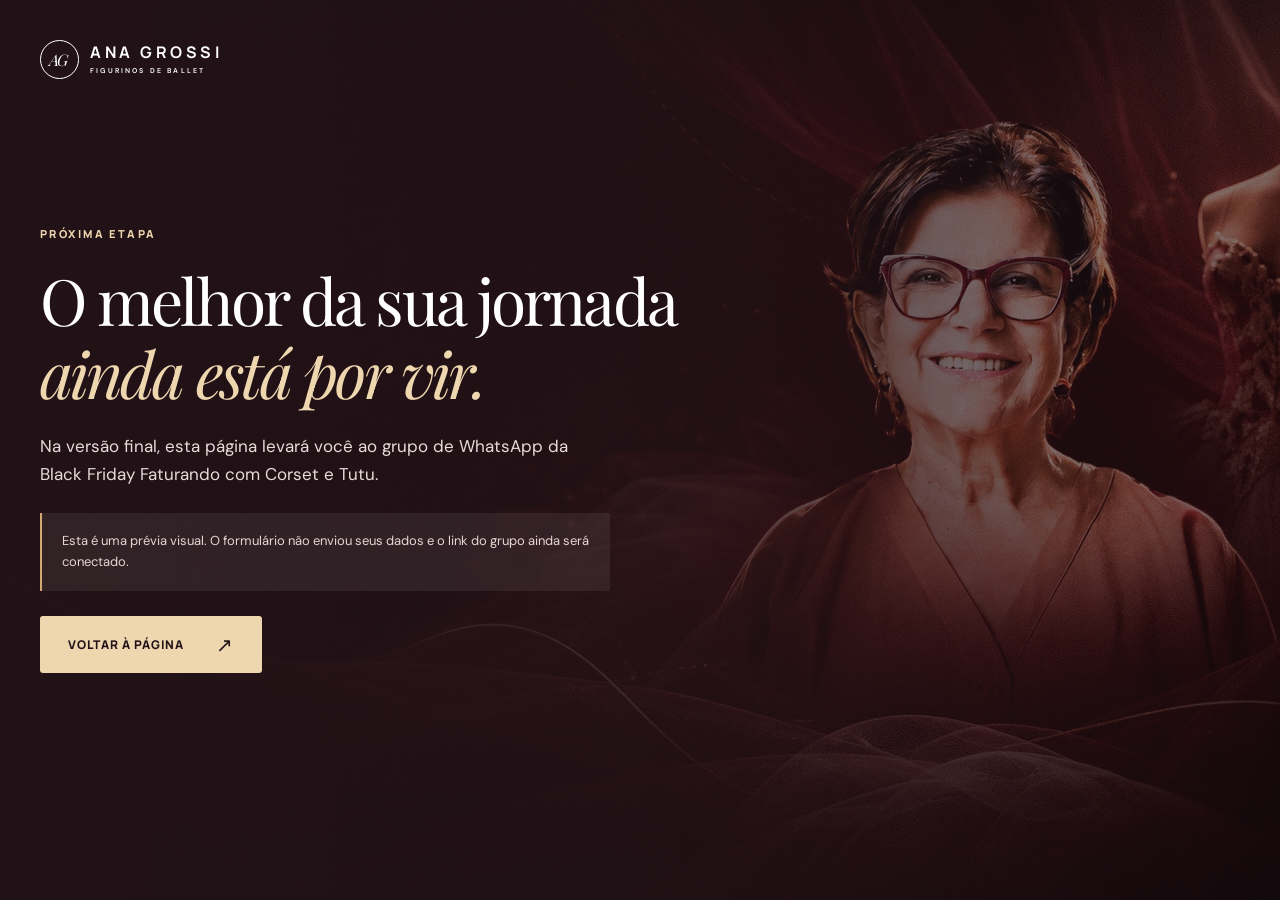
==== obrigado.html @ c29a8c91 "Increase desktop hero height to preserve portrait" ====
<!doctype html>
<html lang="pt-BR">
<head>
  <meta charset="utf-8">
  <meta name="viewport" content="width=device-width, initial-scale=1">
  <meta name="theme-color" content="#231318">
  <meta name="robots" content="noindex">
  <title>Próxima etapa | Ana Grossi</title>
  <link rel="preconnect" href="https://fonts.googleapis.com"><link rel="preconnect" href="https://fonts.gstatic.com" crossorigin>
  <link href="https://fonts.googleapis.com/css2?family=DM+Sans:wght@400;500;600;700&family=Manrope:wght@400;500;600;700;800&family=Playfair+Display:wght@400;500;600;700&display=swap" rel="stylesheet">
  <link rel="stylesheet" href="styles.css?v=3">
</head>
<body class="thanks-page">
  <main class="thanks"><div class="thanks__image" aria-hidden="true"></div><div class="thanks__shade" aria-hidden="true"></div><div class="shell thanks__inner"><div class="brand"><span class="brand__mark">AG</span><span class="brand__name">ANA GROSSI<small>FIGURINOS DE BALLET</small></span></div><div class="thanks__content"><p class="eyebrow eyebrow--light">PRÓXIMA ETAPA</p><h1>O melhor da sua jornada<br><em>ainda está por vir.</em></h1><p>Na versão final, esta página levará você ao grupo de WhatsApp da Black Friday Faturando com Corset e Tutu.</p><div class="thanks__notice">Esta é uma prévia visual. O formulário não enviou seus dados e o link do grupo ainda será conectado.</div><a class="button button--gold" href="index.html">Voltar à página <span aria-hidden="true">↗</span></a></div></div></main>
</body>
</html>
---- styles.css ----
:root{--ink:#2c1b20;--wine:#3c1924;--wine-deep:#231318;--cream:#f8f4ee;--paper:#fffdf9;--blush:#eee5dc;--line:#d9cdc2;--gold:#d1aa71;--gold-light:#eed7af;--muted:#75656a;--font-sans:'DM Sans',sans-serif;--font-head:'Playfair Display',Georgia,serif}
*,*::before,*::after{box-sizing:border-box}
html{scroll-behavior:smooth}
body{margin:0;color:var(--ink);background:var(--cream);font-family:var(--font-sans);-webkit-font-smoothing:antialiased}
body.modal-open{overflow:hidden}
button,input{font:inherit}
button{cursor:pointer}
a{color:inherit;text-decoration:none}
.shell{width:min(100% - 64px,1200px);margin-inline:auto}
.section{padding:112px 0}
.announcement{background:#8c283c;color:#fff;position:relative;z-index:2}
.announcement__inner{min-height:64px;display:flex;align-items:center;justify-content:center;gap:34px}
.announcement__label{font-family:Manrope,sans-serif;font-size:11px;font-weight:800;letter-spacing:.2em;white-space:nowrap}
.countdown{display:flex;align-items:center;gap:9px}
.countdown__item{display:flex;min-width:47px;align-items:center;flex-direction:column;line-height:1.1}
.countdown__item strong{font-family:Manrope,sans-serif;font-size:22px;line-height:1;font-weight:700;font-variant-numeric:tabular-nums}
.countdown__item small{font-size:9px;letter-spacing:.08em;text-transform:uppercase;margin-top:3px}
.countdown__colon{font-size:18px;align-self:flex-start;line-height:22px;opacity:.7}
.hero{position:relative;min-height:clamp(850px,40vw,1050px);color:#fff;overflow:hidden;background:var(--wine-deep)}
.hero__image,.hero__shade{position:absolute;inset:0}
.hero__image{background-image:url('assets/hero-ana.jpg');background-size:cover;background-position:center top}
.hero__shade{background:linear-gradient(90deg,rgba(24,6,10,.46) 0%,rgba(28,7,13,.25) 41%,transparent 72%),linear-gradient(0deg,rgba(20,4,9,.32),transparent 32%)}
.hero__inner{position:relative;min-height:clamp(850px,40vw,1050px);padding-top:40px;padding-bottom:75px;display:flex;flex-direction:column;align-items:flex-start}
.brand{display:inline-flex;align-items:center;gap:11px;color:#fff}
.brand__mark{width:39px;height:39px;display:grid;place-items:center;border:1px solid currentColor;border-radius:50%;font:italic 16px var(--font-head);letter-spacing:-.12em;padding-right:3px}
.brand__name{font-family:Manrope,sans-serif;font-weight:700;font-size:16px;letter-spacing:.22em;line-height:1.1}
.brand__name small{display:block;font-family:var(--font-sans);font-size:7px;font-weight:600;letter-spacing:.31em;margin-top:6px}
.hero__content{max-width:690px;margin-top:auto;padding-top:75px}
.eyebrow{font-family:Manrope,sans-serif;color:#956e62;font-weight:800;font-size:11px;letter-spacing:.22em;line-height:1.5;margin:0 0 22px}
.eyebrow--light{color:var(--gold-light)}
.eyebrow__line{display:inline-block;width:28px;height:1px;background:currentColor;vertical-align:middle;margin-right:10px}
.hero__edition{font-family:Manrope,sans-serif;letter-spacing:.32em;font-size:14px;font-weight:800;color:var(--gold);margin:0 0 12px}
.hero__edition span{font-size:10px;letter-spacing:.1em;vertical-align:top;margin-left:2px}
.hero h1{font:500 clamp(55px,5.6vw,84px)/1.05 var(--font-head);letter-spacing:-.046em;margin:0 0 25px}
.hero h1 em,.section h2 em,.thanks h1 em{font-weight:400;color:var(--gold-light)}
.hero__lifetime{display:inline-block;vertical-align:middle;margin-left:17px;padding:7px 10px 8px;border:1px solid rgba(238,215,175,.7);border-radius:2px;color:var(--gold-light);font:700 11px Manrope,sans-serif;text-transform:uppercase;letter-spacing:.14em;transform:rotate(-5deg)}
.hero__lead{font-size:18px;line-height:1.55;max-width:590px;margin:0 0 15px;color:#f4ece8}
.hero__support{font-size:15px;line-height:1.7;color:#d9cdd0;max-width:545px;margin:0 0 25px}
.hero__support strong{color:#fff}
.hero__event{display:flex;align-items:center;gap:12px;margin-bottom:26px}
.event-icon{width:37px;height:37px;border:1px solid rgba(209,170,113,.6);border-radius:50%;display:grid;place-items:center;color:var(--gold);font-size:18px}
.hero__event strong,.hero__event small{display:block}
.hero__event strong{font:700 13px Manrope,sans-serif;letter-spacing:.07em;text-transform:uppercase}
.hero__event small{font-size:12px;color:#d8c6c9;margin-top:3px}
.button{display:inline-flex;align-items:center;justify-content:center;gap:32px;min-height:57px;padding:15px 27px;border:1px solid transparent;border-radius:3px;font:800 12px Manrope,sans-serif;letter-spacing:.08em;text-transform:uppercase;transition:transform .2s,background .2s,box-shadow .2s}
.button:hover{transform:translateY(-2px);box-shadow:0 10px 24px rgba(0,0,0,.15)}
.button:focus-visible,.modal__close:focus-visible,a:focus-visible{outline:3px solid #c68745;outline-offset:4px}
.button span{font-size:20px;font-weight:400;line-height:1}
.button--gold{background:var(--gold-light);color:var(--wine-deep)}
.button--gold:hover{background:#f7e4c4}
.button--wine{background:var(--wine);color:#fff}
.button--wine:hover{background:#64283a}
.hero__hint{font-size:11px;color:#bdafb0;margin:12px 0 0;letter-spacing:.03em}
.hero__side-note{position:absolute;right:0;bottom:71px;writing-mode:vertical-rl;font:700 9px Manrope,sans-serif;letter-spacing:.24em;color:#fff9;display:flex;align-items:center;gap:12px}
.hero__side-note span{color:var(--gold)}
.intro{background:var(--paper)}
.intro__grid{display:grid;grid-template-columns:1.2fr .8fr;gap:100px;align-items:end}
.section h2{font:400 clamp(38px,4vw,62px)/1.18 var(--font-head);letter-spacing:-.042em;margin:0}
.intro h2 em,.library h2 em,.about h2 em{color:#9d6e64}
.intro__body>p{font-size:19px;line-height:1.6;max-width:480px;margin:0}
.intro__divider{height:1px;background:var(--line);margin:28px 0 22px}
.intro__stat{display:flex;align-items:center;gap:20px}
.intro__stat strong{font:400 80px/1 var(--font-head);letter-spacing:-.08em;color:#8c3749}
.intro__stat strong span{font-size:38px;vertical-align:top;line-height:1.5}
.intro__stat>span{font-size:13px;line-height:1.5;max-width:200px;text-transform:uppercase;letter-spacing:.05em;font-weight:700}
.offer{background:radial-gradient(circle at 0 100%,#5c2938,transparent 35%),var(--wine-deep);color:#fff;position:relative;overflow:hidden}
.offer::before{content:'✦';font-size:370px;position:absolute;left:-110px;top:-200px;color:#fff;opacity:.025}
.offer__grid{display:grid;grid-template-columns:1fr .9fr;gap:100px;align-items:center;position:relative}
.offer h2{font-size:clamp(42px,4.2vw,63px);margin-bottom:24px}
.offer h2 em{color:var(--gold-light)}
.offer__narrative>p:not(.eyebrow){font-size:16px;line-height:1.8;color:#d6c8ca;max-width:495px}
.offer__details{display:flex;align-items:flex-start;gap:12px;color:#ead8d6;font-size:13px;line-height:1.6;margin-top:32px;max-width:430px}
.offer__details span{color:var(--gold);font-size:18px;line-height:1.1}
.offer-card{background:var(--paper);color:var(--ink);padding:42px 44px 38px;box-shadow:22px 22px 0 rgba(181,134,101,.17)}
.offer-card__top{font:800 10px Manrope,sans-serif;letter-spacing:.22em;color:#9b5260;margin:0 0 14px}
.offer-card h3{font:400 38px/1.18 var(--font-head);letter-spacing:-.04em;margin:0 0 28px}
.price-line{display:flex;justify-content:space-between;gap:14px;padding:17px 0;border-top:1px solid var(--line);font-size:13px;line-height:1.4}
.price-line span{font-weight:700}
.price-line small{font-weight:400;color:var(--muted)}
.price-line s{color:#a09596;white-space:nowrap}
.price-line--special{border-bottom:1px solid var(--line);align-items:center}
.price-line--special strong{color:#8c283c;text-align:right;max-width:160px}
.offer-card__note{font-size:13px;line-height:1.5;margin:24px 0 17px;color:#6c5d60}
.offer-card .button{width:100%;gap:12px}
.offer-card__foot{display:block;text-align:center;color:#8c7e80;font-size:10px;margin-top:14px}
.library{background:#f7f2eb}
.library__head{display:flex;justify-content:space-between;gap:70px;align-items:end;margin-bottom:46px}
.library__head>p{max-width:340px;font-size:16px;line-height:1.7;color:#625559;margin-bottom:4px}
.course-grid{display:grid;grid-template-columns:repeat(4,1fr);gap:14px}
.course-card{min-height:318px;display:flex;flex-direction:column;background:var(--paper);border:1px solid #e5dad0;padding:24px;transition:transform .2s,box-shadow .2s}
.course-card:hover{transform:translateY(-4px);box-shadow:0 12px 28px #2c1b2010}
.course-card__num{font:800 10px Manrope,sans-serif;letter-spacing:.15em;color:#a37369}
.course-card__icon{font:400 29px var(--font-head);color:#a87478;margin:16px 0 13px;height:29px;line-height:1}
.course-card h3{font:500 21px/1.26 var(--font-head);letter-spacing:-.025em;margin:0 0 11px}
.course-card p{font-size:12px;line-height:1.55;color:#665b5d;margin:0 0 10px}
.course-card .course-card__subtitle{color:#8c3749;font-weight:700}
.course-card__price{border-top:1px solid var(--line);padding-top:13px;margin-top:auto;display:flex;justify-content:space-between;gap:8px;font-size:10px;color:#7e7272;text-transform:uppercase;letter-spacing:.04em}
.course-card__price s{font-weight:700;color:#a09a98;white-space:nowrap}
.library__cta{border-top:1px solid #cdbfb5;margin-top:42px;padding-top:30px;display:flex;align-items:center;justify-content:space-between;gap:25px}
.library__cta p{font:400 23px/1.3 var(--font-head);max-width:450px;margin:0}
.about{background:#f1ece8}
.about__panel{background:var(--paper);border:1px solid #ded2c8;border-radius:20px;overflow:hidden}
.about__header{padding:29px 47px;display:flex;justify-content:space-between;align-items:center;gap:20px;border-bottom:1px solid #e6dad1}
.about__header .eyebrow{font-size:9px;margin-bottom:5px}
.about__header h2{font-size:32px;line-height:1.2}
.about__identity{display:flex;align-items:center;gap:11px;color:#6e5c5e}
.about__identity img{width:50px;height:50px;object-fit:cover;object-position:center 23%;border-radius:50%}
.about__identity strong,.about__identity small{display:block}
.about__identity strong{font-size:12px;color:var(--ink)}
.about__identity small{font-size:10px;margin-top:3px}
.about__grid{padding:39px 47px 25px;display:grid;grid-template-columns:1.06fr .94fr;gap:44px;align-items:start}
.about__photos{display:grid;grid-template-columns:.54fr 1fr;gap:13px;min-height:565px}
.about__photo{display:block;width:100%;height:565px;object-fit:cover;border-radius:10px}
.about__photo--portrait{object-position:47% 25%}
.about__photo--work{object-position:50% 22%}
.about__copy h3{font:400 clamp(37px,3.5vw,54px)/1.13 var(--font-head);letter-spacing:-.043em;margin:0 0 28px}
.about__copy h3 em{color:#9d6e64}
.about__copy>p:not(.eyebrow){font-size:15px;line-height:1.8;color:#63575a;margin:0 0 16px}
.about__copy strong{color:var(--wine)}
.about__footer{display:flex;justify-content:center;padding:4px 47px 42px}
.final-cta{background:radial-gradient(circle at 80% 20%,#65303f,transparent 45%),var(--wine-deep);text-align:center;color:#fff}
.final-cta__inner{max-width:760px}
.final-cta h2{font-size:clamp(42px,4.8vw,68px);margin-bottom:20px}
.final-cta h2 em{color:var(--gold-light)}
.final-cta__inner>p:not(.eyebrow){font-size:16px;line-height:1.65;color:#decfd2;max-width:490px;margin:0 auto 28px}
.footer{background:#1c1014;color:#b6a7ab}
.footer__inner{min-height:115px;display:flex;align-items:center;justify-content:space-between;gap:20px;font-size:11px}
.footer .brand{color:#e4d6d6}
.footer a:hover{text-decoration:underline}
.modal[hidden]{display:none}
.modal{position:fixed;inset:0;z-index:10;display:grid;place-items:center;padding:20px;overflow-y:auto}
.modal__backdrop{position:absolute;inset:0;background:#170c11d9;backdrop-filter:blur(6px)}
.modal__panel{position:relative;width:min(100%,500px);background:var(--paper);padding:43px 44px 37px;box-shadow:0 25px 65px #0b050a66}
.modal__close{position:absolute;top:14px;right:16px;border:0;background:transparent;color:var(--wine);font-size:30px;line-height:1}
.modal__panel h2{font:400 39px/1.16 var(--font-head);letter-spacing:-.04em;margin:0 0 11px}
.modal__panel h2 em{color:#9d6e64}
.modal__panel>p:not(.eyebrow){font-size:13px;line-height:1.6;color:#6c5e60;margin:0 0 22px}
.modal form{display:flex;flex-direction:column}
.modal label{font:700 11px Manrope,sans-serif;letter-spacing:.04em;margin-bottom:6px}
.modal input{width:100%;height:44px;padding:0 13px;border:1px solid #d8ccc5;background:#fff;color:var(--ink);border-radius:2px;margin-bottom:16px;font-size:13px}
.modal input:focus{outline:2px solid #c79584;outline-offset:1px}
.modal form .button{width:100%;margin-top:6px}
.modal form small{color:#8e8181;font-size:10px;line-height:1.5;text-align:center;margin-top:12px}
.thanks-page{background:var(--wine-deep)}
.thanks{min-height:100svh;position:relative;overflow:hidden;color:#fff}
.thanks__image,.thanks__shade{position:absolute;inset:0}
.thanks__image{background:url('assets/hero-ana.jpg') center/cover}
.thanks__shade{background:linear-gradient(90deg,#231318f5 0%,#231318d9 49%,#23131873 100%)}
.thanks__inner{position:relative;min-height:100svh;display:flex;align-items:flex-start;flex-direction:column;padding-block:40px 80px}
.thanks__content{max-width:640px;margin:auto 0}
.thanks h1{font:400 clamp(46px,5vw,75px)/1.14 var(--font-head);letter-spacing:-.045em;margin:0 0 22px}
.thanks__content>p:not(.eyebrow){font-size:17px;line-height:1.65;max-width:560px;color:#e8dcdb}
.thanks__notice{max-width:570px;padding:18px 20px;margin:25px 0;background:#fff1;border-left:2px solid var(--gold);font-size:13px;line-height:1.6;color:#e9d5d1}
@media(max-width:1000px){.offer__grid{gap:50px}.about__grid{gap:28px;padding:32px}.about__header{padding-inline:32px}.about__photos,.about__photo{min-height:520px;height:520px}.about__copy>p:not(.eyebrow){font-size:14px}.course-grid{grid-template-columns:repeat(2,1fr)}.course-card{min-height:290px}.intro__grid{gap:45px}}
@media(max-width:700px){.shell{width:min(100% - 38px,1200px)}.section{padding:75px 0}.announcement__inner{min-height:70px;gap:9px;flex-direction:column;padding:8px 0}.announcement__label{font-size:9px}.countdown__item strong{font-size:17px}.countdown__item small{font-size:8px}.countdown__colon{font-size:14px}.hero__inner{padding-top:25px}.hero__edition{font-size:11px}.hero h1{font-size:clamp(48px,11vw,67px)}.hero__lifetime{font-size:9px;margin-left:5px}.hero__lead{font-size:15px}.hero__support{font-size:13px}.hero__side-note{display:none}.hero .button{width:100%;gap:15px}.intro__grid,.offer__grid{grid-template-columns:1fr;gap:36px}.intro__body>p{font-size:17px}.intro__stat strong{font-size:65px}.offer-card{padding:32px 25px;box-shadow:12px 12px 0 rgba(181,134,101,.17)}.offer-card h3{font-size:33px}.library__head{display:block;margin-bottom:30px}.library__head>p{margin-top:20px;font-size:14px}.course-grid{grid-template-columns:1fr 1fr;gap:10px}.course-card{padding:19px;min-height:300px}.course-card h3{font-size:19px}.library__cta{display:block}.library__cta p{margin-bottom:20px}.library__cta .button{width:100%;gap:10px}.footer__inner{padding:26px 0;flex-direction:column;text-align:center;gap:20px}.final-cta .button{width:100%;gap:10px}.modal__panel{padding:36px 25px 25px}.modal__panel h2{font-size:34px}}
@media(max-width:480px){.course-grid{grid-template-columns:1fr}.course-card{min-height:0}.course-card__icon{margin:10px 0}.course-card h3{font-size:22px}.course-card__price{margin-top:15px}.hero h1{font-size:clamp(45px,11vw,54px)}.hero__lifetime{display:table;margin:14px 0 0}.price-line{font-size:11px}.brand__name{font-size:13px}.brand__name small{font-size:6px}.brand__mark{width:34px;height:34px}}
@media(max-width:700px){
  .hero,.hero__inner{min-height:0}
  .hero__inner{padding-bottom:58px}
  .hero__image{background-size:auto 430px;background-position:69% top;background-repeat:no-repeat}
  .hero__shade{background:linear-gradient(180deg,rgba(20,4,9,.12) 0%,rgba(20,4,9,.08) 23%,#1c0b11 410px),linear-gradient(90deg,rgba(20,4,9,.45),transparent 75%)}
  .hero__content{margin-top:0;padding-top:275px}
  .about__header{padding:22px;gap:12px}
  .about__header h2{font-size:27px}
  .about__identity img{width:43px;height:43px}
  .about__identity small{display:none}
  .about__grid{grid-template-columns:1fr;padding:20px 20px 8px;gap:30px}
  .about__photos{grid-template-columns:.54fr 1fr;gap:9px;min-height:0;height:385px}
  .about__photo{min-height:0;height:385px}
  .about__copy h3{font-size:clamp(38px,8vw,48px);margin-bottom:21px}
  .about__footer{padding:5px 20px 30px}
  .about__footer .button{width:100%}
}
@media(prefers-reduced-motion:reduce){html{scroll-behavior:auto}*,*::before,*::after{transition:none!important;animation:none!important}}
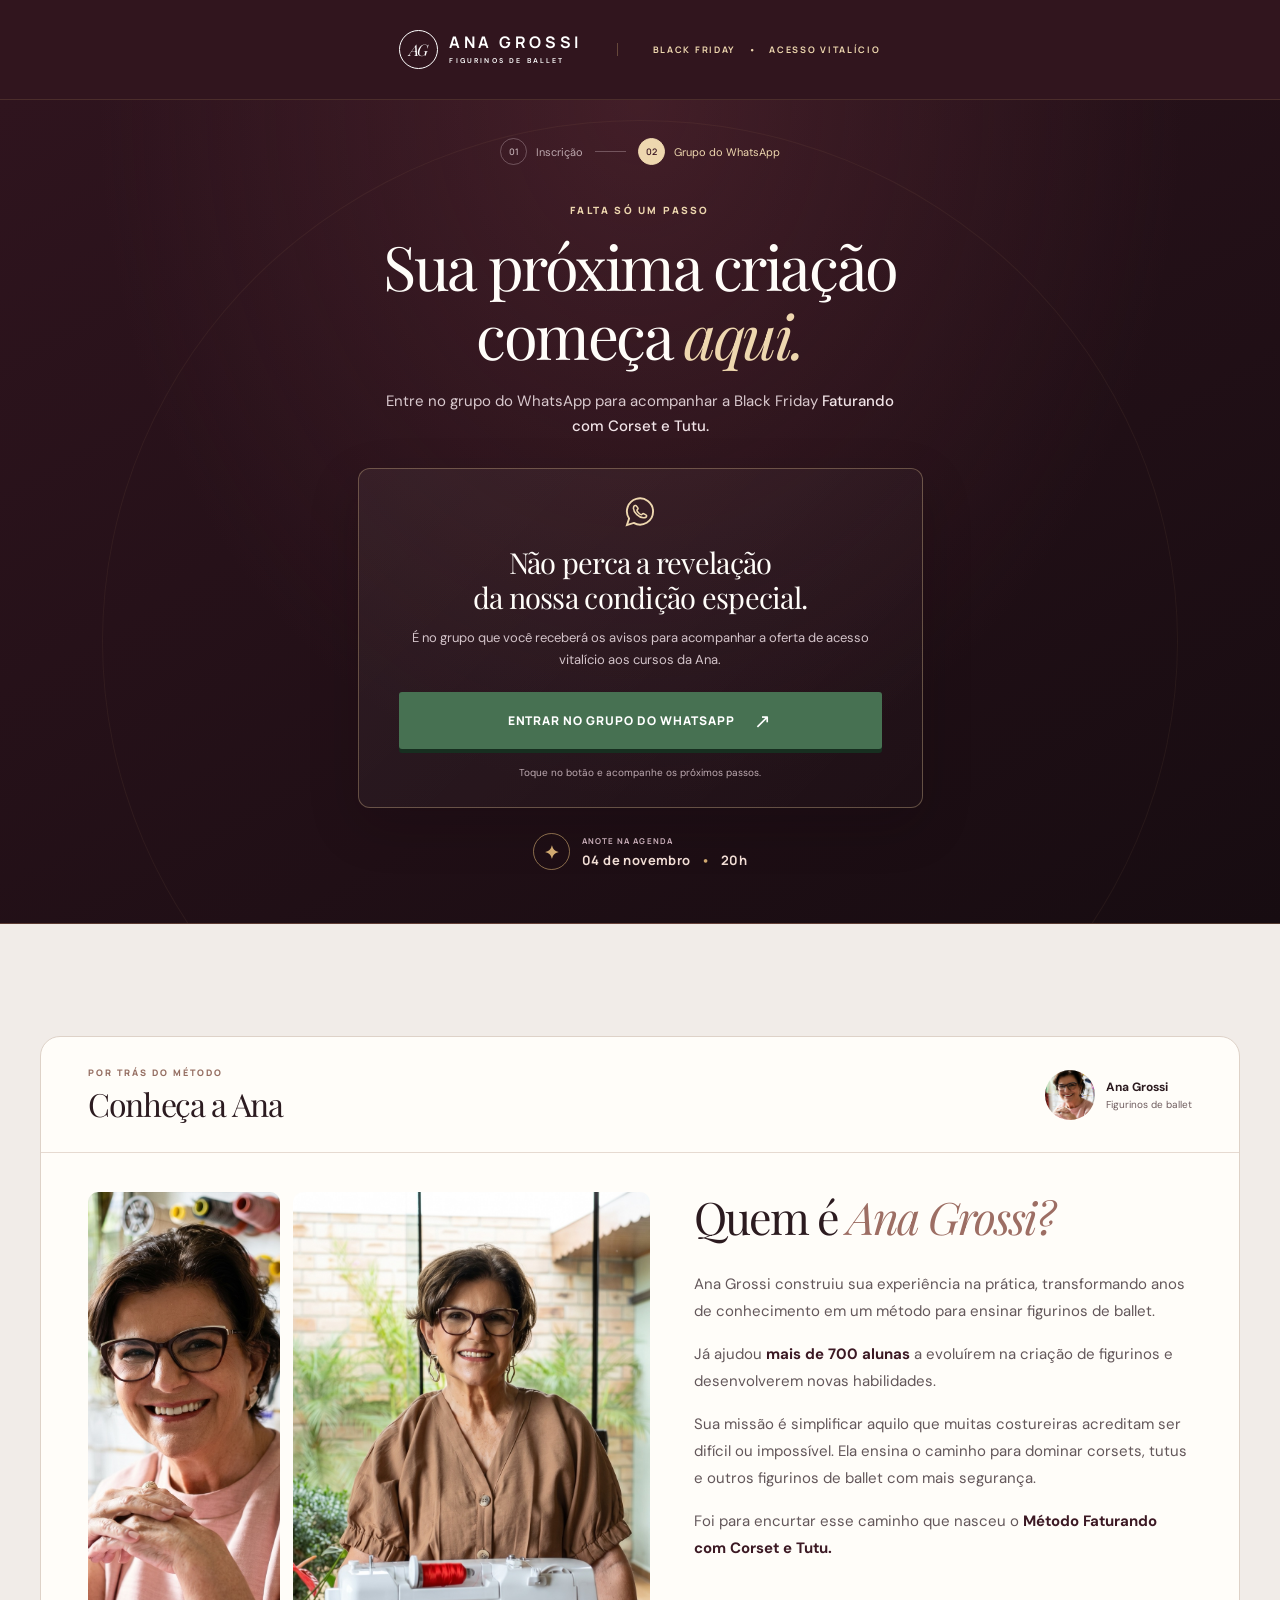
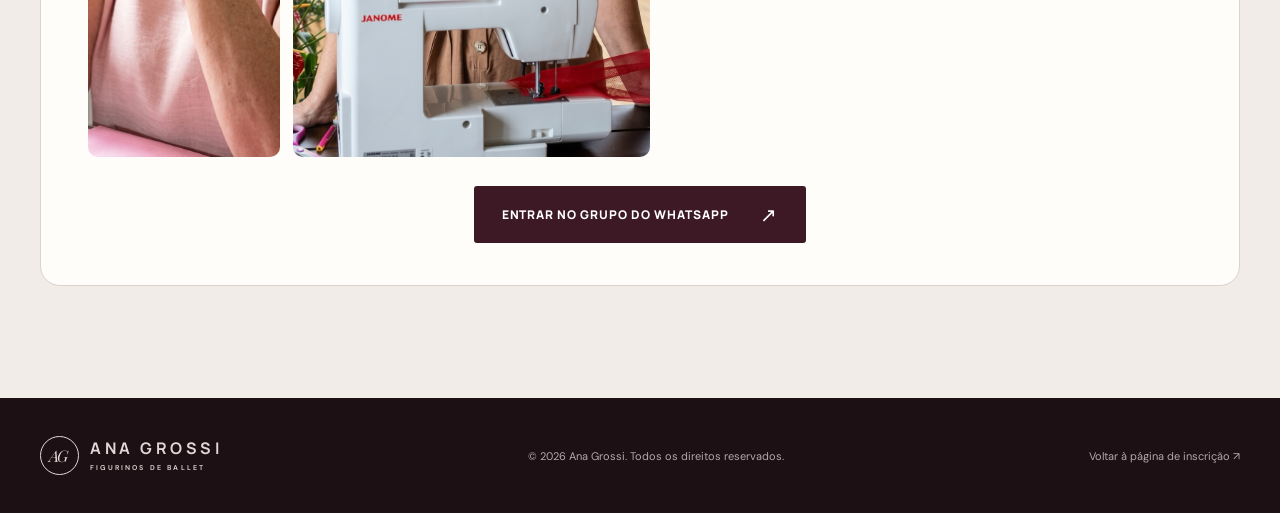
==== commit d4909cc6: "Build thank-you page and remove prototype copy" ====
--- a/obrigado.html
+++ b/obrigado.html
@@ -5,12 +5,64 @@
   <meta name="viewport" content="width=device-width, initial-scale=1">
   <meta name="theme-color" content="#231318">
   <meta name="robots" content="noindex">
-  <title>Próxima etapa | Ana Grossi</title>
-  <link rel="preconnect" href="https://fonts.googleapis.com"><link rel="preconnect" href="https://fonts.gstatic.com" crossorigin>
+  <title>Obrigada! Falta só um passo | Ana Grossi</title>
+  <link rel="preconnect" href="https://fonts.googleapis.com">
+  <link rel="preconnect" href="https://fonts.gstatic.com" crossorigin>
   <link href="https://fonts.googleapis.com/css2?family=DM+Sans:wght@400;500;600;700&family=Manrope:wght@400;500;600;700;800&family=Playfair+Display:wght@400;500;600;700&display=swap" rel="stylesheet">
-  <link rel="stylesheet" href="styles.css?v=3">
+  <link rel="stylesheet" href="styles.css?v=4">
+  <script src="obrigado.js?v=1" defer></script>
 </head>
 <body class="thanks-page">
-  <main class="thanks"><div class="thanks__image" aria-hidden="true"></div><div class="thanks__shade" aria-hidden="true"></div><div class="shell thanks__inner"><div class="brand"><span class="brand__mark">AG</span><span class="brand__name">ANA GROSSI<small>FIGURINOS DE BALLET</small></span></div><div class="thanks__content"><p class="eyebrow eyebrow--light">PRÓXIMA ETAPA</p><h1>O melhor da sua jornada<br><em>ainda está por vir.</em></h1><p>Na versão final, esta página levará você ao grupo de WhatsApp da Black Friday Faturando com Corset e Tutu.</p><div class="thanks__notice">Esta é uma prévia visual. O formulário não enviou seus dados e o link do grupo ainda será conectado.</div><a class="button button--gold" href="index.html">Voltar à página <span aria-hidden="true">↗</span></a></div></div></main>
+  <header class="thanks-header" id="inicio">
+    <a class="brand" href="index.html" aria-label="Ana Grossi — voltar à página de inscrição"><span class="brand__mark">AG</span><span class="brand__name">ANA GROSSI<small>FIGURINOS DE BALLET</small></span></a>
+    <span class="thanks-header__edition">BLACK FRIDAY <span>•</span> ACESSO VITALÍCIO</span>
+  </header>
+  <main>
+    <section class="thanks-stage" aria-labelledby="thanks-title">
+      <div class="shell thanks-stage__inner">
+        <ol class="signup-steps" aria-label="Etapas da inscrição">
+          <li><span aria-hidden="true">01</span> Inscrição</li>
+          <li aria-current="step"><span aria-hidden="true">02</span> Grupo do WhatsApp</li>
+        </ol>
+        <p class="eyebrow eyebrow--light">FALTA SÓ UM PASSO</p>
+        <h1 id="thanks-title">Sua próxima criação<br>começa <em>aqui.</em></h1>
+        <p class="thanks-stage__lead">Entre no grupo do WhatsApp para acompanhar a Black Friday <strong>Faturando com Corset e Tutu.</strong></p>
+        <div class="group-card">
+          <svg class="group-card__icon" viewBox="0 0 32 32" fill="none" aria-hidden="true"><path d="M27 15.5a11 11 0 0 1-16.3 9.7L5 27l1.8-5.5A11 11 0 1 1 27 15.5Z" stroke="currentColor" stroke-width="1.6"/><path d="M12 10.5c-.7 0-1.5 1.1-1.5 2.3 0 3.7 4.9 8.1 8.3 8.1 1.4 0 2.8-.8 2.8-1.8 0-.4-2.6-1.8-3-1.8s-.9 1-1.4 1c-1.1 0-3.8-2.7-3.8-3.7 0-.5 1-1 1-1.4s-1.5-2.7-1.9-2.7H12Z" stroke="currentColor" stroke-width="1.3" stroke-linejoin="round"/></svg>
+          <h2>Não perca a revelação<br>da nossa condição especial.</h2>
+          <p>É no grupo que você receberá os avisos para acompanhar a oferta de acesso vitalício aos cursos da Ana.</p>
+          <button class="button button--whatsapp" data-whatsapp-group>Entrar no grupo do WhatsApp <span aria-hidden="true">↗</span></button>
+          <span class="group-card__hint">Toque no botão e acompanhe os próximos passos.</span>
+        </div>
+        <div class="thanks-date"><span class="event-icon" aria-hidden="true">✦</span><span>ANOTE NA AGENDA<strong>04 de novembro <span>•</span> 20h</strong></span></div>
+      </div>
+    </section>
+    <section class="about section" id="ana">
+      <div class="shell about__panel">
+        <div class="about__header">
+          <div><p class="eyebrow">POR TRÁS DO MÉTODO</p><h2>Conheça a Ana</h2></div>
+          <div class="about__identity"><img src="assets/ana-retrato.jpg" alt="" loading="lazy"><span><strong>Ana Grossi</strong><small>Figurinos de ballet</small></span></div>
+        </div>
+        <div class="about__grid">
+          <div class="about__photos">
+            <img class="about__photo about__photo--portrait" src="assets/ana-retrato.jpg" alt="Retrato de Ana Grossi em seu ateliê" loading="lazy">
+            <img class="about__photo about__photo--work" src="assets/ana-costura.jpg" alt="Ana Grossi em sua máquina de costura" loading="lazy">
+          </div>
+          <div class="about__copy"><h3>Quem é <em>Ana Grossi?</em></h3><p>Ana Grossi construiu sua experiência na prática, transformando anos de conhecimento em um método para ensinar figurinos de ballet.</p><p>Já ajudou <strong>mais de 700 alunas</strong> a evoluírem na criação de figurinos e desenvolverem novas habilidades.</p><p>Sua missão é simplificar aquilo que muitas costureiras acreditam ser difícil ou impossível. Ela ensina o caminho para dominar corsets, tutus e outros figurinos de ballet com mais segurança.</p><p>Foi para encurtar esse caminho que nasceu o <strong>Método Faturando com Corset e Tutu.</strong></p></div>
+        </div>
+        <div class="about__footer"><button class="button button--wine" data-whatsapp-group>Entrar no grupo do WhatsApp <span aria-hidden="true">↗</span></button></div>
+      </div>
+    </section>
+
+  </main>
+
+  <footer class="footer"><div class="shell footer__inner"><div class="brand brand--footer"><span class="brand__mark">AG</span><span class="brand__name">ANA GROSSI<small>FIGURINOS DE BALLET</small></span></div><span>© 2026 Ana Grossi. Todos os direitos reservados.</span><a href="index.html">Voltar à página de inscrição ↗</a></div></footer>
+
+  <dialog class="group-dialog" id="group-dialog" aria-labelledby="group-dialog-title">
+    <p class="eyebrow">BLACK FRIDAY ANA GROSSI</p>
+    <h2 id="group-dialog-title">Nosso grupo<br><em>abre em breve.</em></h2>
+    <p>O acesso ao grupo será liberado em breve. Volte a esta página para acompanhar.</p>
+    <form method="dialog"><button class="button button--wine">Entendi <span aria-hidden="true">✓</span></button></form>
+  </dialog>
 </body>
 </html>
--- a/styles.css
+++ b/styles.css
@@ -142,15 +142,52 @@
 .modal form .button{width:100%;margin-top:6px}
 .modal form small{color:#8e8181;font-size:10px;line-height:1.5;text-align:center;margin-top:12px}
 .thanks-page{background:var(--wine-deep)}
-.thanks{min-height:100svh;position:relative;overflow:hidden;color:#fff}
-.thanks__image,.thanks__shade{position:absolute;inset:0}
-.thanks__image{background:url('assets/hero-ana.jpg') center/cover}
-.thanks__shade{background:linear-gradient(90deg,#231318f5 0%,#231318d9 49%,#23131873 100%)}
-.thanks__inner{position:relative;min-height:100svh;display:flex;align-items:flex-start;flex-direction:column;padding-block:40px 80px}
-.thanks__content{max-width:640px;margin:auto 0}
-.thanks h1{font:400 clamp(46px,5vw,75px)/1.14 var(--font-head);letter-spacing:-.045em;margin:0 0 22px}
-.thanks__content>p:not(.eyebrow){font-size:17px;line-height:1.65;max-width:560px;color:#e8dcdb}
-.thanks__notice{max-width:570px;padding:18px 20px;margin:25px 0;background:#fff1;border-left:2px solid var(--gold);font-size:13px;line-height:1.6;color:#e9d5d1}
+.thanks-header{display:flex;align-items:center;justify-content:center;gap:35px;min-height:100px;padding:22px;background:#31151e;border-bottom:1px solid #d1aa7129}
+.thanks-header__edition{font:700 9px Manrope,sans-serif;letter-spacing:.19em;color:var(--gold-light);padding-left:35px;border-left:1px solid #d1aa7155}
+.thanks-header__edition span{padding:0 9px}
+.thanks-stage{position:relative;overflow:hidden;color:var(--paper);background:radial-gradient(ellipse at 50% 0,#68303b66,transparent 60%),linear-gradient(150deg,#2f141e,#170c11);border-bottom:1px solid #d1aa7144}
+.thanks-stage::before{content:'';position:absolute;inset:20px 8% -240px;border:1px solid #d1aa7112;border-radius:50%;pointer-events:none}
+.thanks-stage__inner{position:relative;text-align:center;padding-block:38px 53px;max-width:840px}
+.signup-steps{display:flex;align-items:center;justify-content:center;gap:55px;list-style:none;padding:0;margin:0 0 38px}
+.signup-steps li{position:relative;display:flex;align-items:center;gap:9px;color:#bda8ae;font-size:11px}
+.signup-steps li+li::before{content:'';position:absolute;right:calc(100% + 12px);width:31px;height:1px;background:#bda8ae66}
+.signup-steps li>span{width:27px;height:27px;border:1px solid #bda8ae66;display:grid;place-items:center;border-radius:50%;font:600 9px Manrope,sans-serif}
+.signup-steps [aria-current]{color:var(--gold-light)}
+.signup-steps [aria-current]>span{background:var(--gold-light);color:var(--wine);border-color:var(--gold-light)}
+.thanks-stage .eyebrow{font-size:10px;margin-bottom:14px}
+.thanks-stage h1{font:400 clamp(43px,4.8vw,68px)/1.12 var(--font-head);letter-spacing:-.04em;margin:0 0 19px}
+.thanks-stage h1 em{color:var(--gold-light);font-weight:400}
+.thanks-stage__lead{max-width:510px;margin:0 auto 28px;font-size:15px;line-height:1.7;color:#d9c9ce}
+.thanks-stage__lead strong{color:#f2e5e8;font-weight:500}
+.group-card{max-width:565px;margin-inline:auto;padding:24px 40px 27px;border:1px solid #cfb28860;background:linear-gradient(135deg,#fffdf90d,#fffdf903);border-radius:12px;box-shadow:0 18px 50px #10040930}
+.group-card__icon{width:38px;height:38px;color:var(--gold-light);margin-bottom:9px}
+.group-card h2{font:400 29px/1.22 var(--font-head);letter-spacing:-.025em;margin:0 0 12px}
+.group-card>p{color:#d4c4ca;font-size:13px;line-height:1.65;margin:0 0 22px}
+.button--whatsapp{background:#477152;color:#fff;width:100%;gap:20px;box-shadow:0 4px 0 #172f20}
+.button--whatsapp:hover{background:#568862}
+.group-card__hint{display:block;font-size:10px;line-height:1.5;color:#bdaab1;margin-top:16px}
+.thanks-date{display:flex;align-items:center;justify-content:center;gap:12px;margin-top:25px;text-align:left;font:700 8px Manrope,sans-serif;letter-spacing:.13em;color:#c9aeb9}
+.thanks-date strong{display:block;font-size:13px;margin-top:5px;letter-spacing:.03em;color:#f1ddd5}
+.thanks-date strong span{padding:0 7px;color:var(--gold)}
+.group-dialog{width:min(calc(100% - 32px),450px);border:1px solid #d9cdc2;padding:35px;border-radius:10px;background:var(--paper);color:var(--ink);box-shadow:0 20px 70px #0005}
+.group-dialog::backdrop{background:#170c11cf;backdrop-filter:blur(6px)}
+.group-dialog h2{font:400 38px/1.15 var(--font-head);letter-spacing:-.035em;margin:0 0 18px}
+.group-dialog h2 em{color:#9d6e64}
+.group-dialog>p:not(.eyebrow){font-size:14px;line-height:1.7;color:#6c5e60;margin-bottom:24px}
+.group-dialog .button{width:100%}
+@media(max-width:700px){
+  .thanks-header{min-height:110px;flex-direction:column;gap:15px;padding:20px}
+  .thanks-header__edition{border:0;padding:0;font-size:8px}
+  .thanks-stage__inner{padding-block:30px 40px}
+  .signup-steps{gap:42px;margin-bottom:31px}
+  .signup-steps li{font-size:10px;gap:7px}
+  .signup-steps li+li::before{width:22px;right:calc(100% + 10px)}
+  .thanks-stage__lead{font-size:14px}
+  .group-card{padding:24px 20px}
+  .group-card h2{font-size:26px}
+  .group-card .button{font-size:11px;gap:12px;padding-inline:15px}
+  .thanks-stage::before{inset:15px -45% -150px}
+}
 @media(max-width:1000px){.offer__grid{gap:50px}.about__grid{gap:28px;padding:32px}.about__header{padding-inline:32px}.about__photos,.about__photo{min-height:520px;height:520px}.about__copy>p:not(.eyebrow){font-size:14px}.course-grid{grid-template-columns:repeat(2,1fr)}.course-card{min-height:290px}.intro__grid{gap:45px}}
 @media(max-width:700px){.shell{width:min(100% - 38px,1200px)}.section{padding:75px 0}.announcement__inner{min-height:70px;gap:9px;flex-direction:column;padding:8px 0}.announcement__label{font-size:9px}.countdown__item strong{font-size:17px}.countdown__item small{font-size:8px}.countdown__colon{font-size:14px}.hero__inner{padding-top:25px}.hero__edition{font-size:11px}.hero h1{font-size:clamp(48px,11vw,67px)}.hero__lifetime{font-size:9px;margin-left:5px}.hero__lead{font-size:15px}.hero__support{font-size:13px}.hero__side-note{display:none}.hero .button{width:100%;gap:15px}.intro__grid,.offer__grid{grid-template-columns:1fr;gap:36px}.intro__body>p{font-size:17px}.intro__stat strong{font-size:65px}.offer-card{padding:32px 25px;box-shadow:12px 12px 0 rgba(181,134,101,.17)}.offer-card h3{font-size:33px}.library__head{display:block;margin-bottom:30px}.library__head>p{margin-top:20px;font-size:14px}.course-grid{grid-template-columns:1fr 1fr;gap:10px}.course-card{padding:19px;min-height:300px}.course-card h3{font-size:19px}.library__cta{display:block}.library__cta p{margin-bottom:20px}.library__cta .button{width:100%;gap:10px}.footer__inner{padding:26px 0;flex-direction:column;text-align:center;gap:20px}.final-cta .button{width:100%;gap:10px}.modal__panel{padding:36px 25px 25px}.modal__panel h2{font-size:34px}}
 @media(max-width:480px){.course-grid{grid-template-columns:1fr}.course-card{min-height:0}.course-card__icon{margin:10px 0}.course-card h3{font-size:22px}.course-card__price{margin-top:15px}.hero h1{font-size:clamp(45px,11vw,54px)}.hero__lifetime{display:table;margin:14px 0 0}.price-line{font-size:11px}.brand__name{font-size:13px}.brand__name small{font-size:6px}.brand__mark{width:34px;height:34px}}
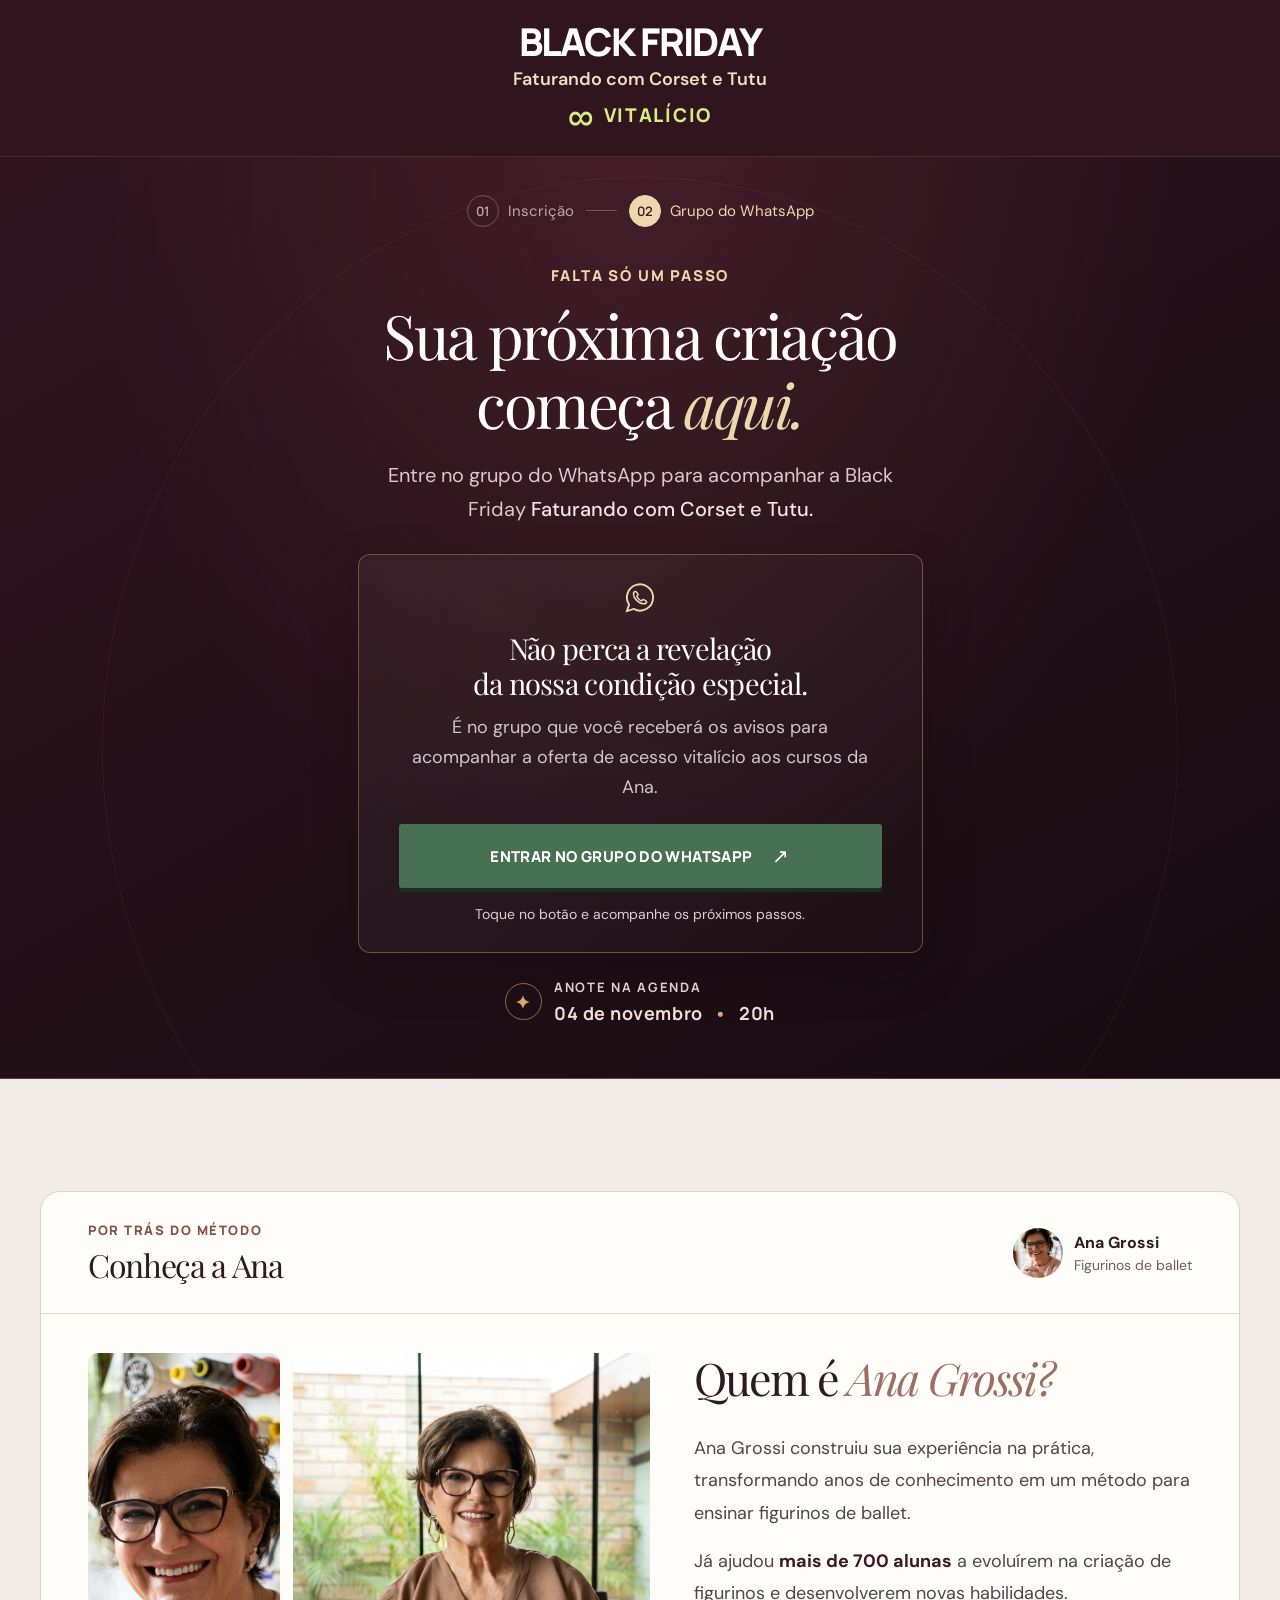
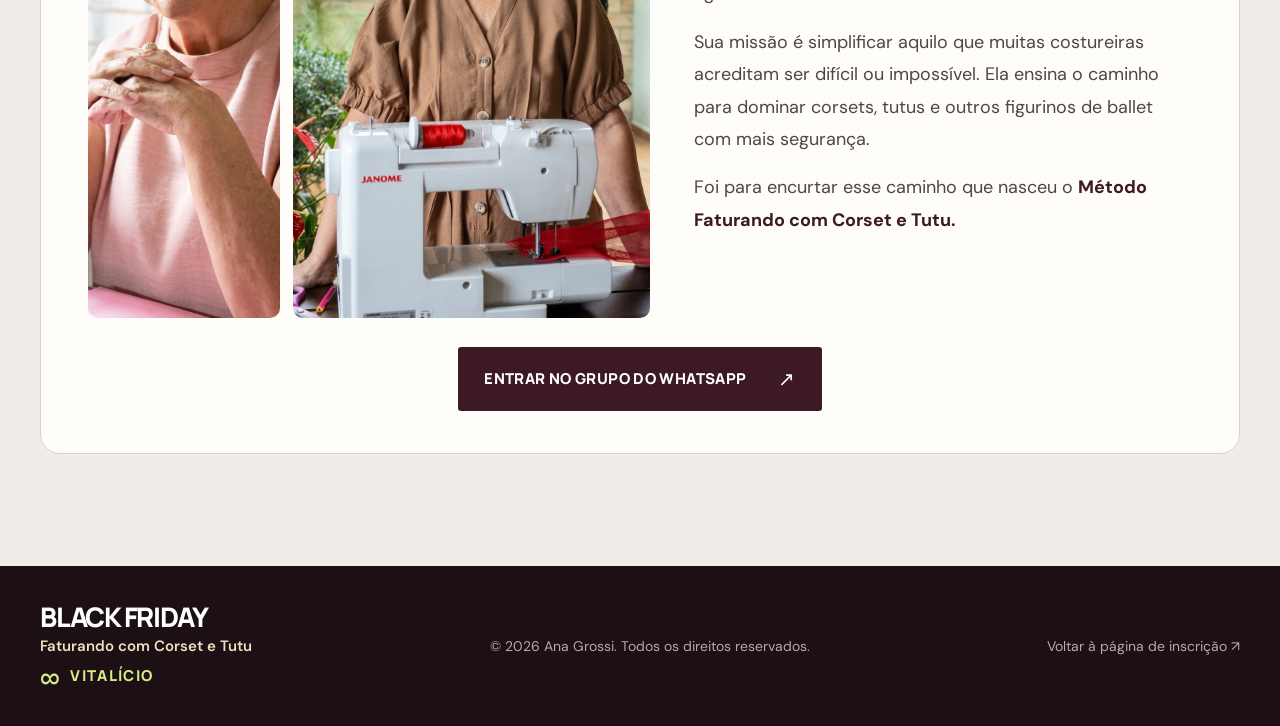
==== commit 6f63236f: "Improve campaign emphasis and reading sizes" ====
--- a/obrigado.html
+++ b/obrigado.html
@@ -9,13 +9,12 @@
   <link rel="preconnect" href="https://fonts.googleapis.com">
   <link rel="preconnect" href="https://fonts.gstatic.com" crossorigin>
   <link href="https://fonts.googleapis.com/css2?family=DM+Sans:wght@400;500;600;700&family=Manrope:wght@400;500;600;700;800&family=Playfair+Display:wght@400;500;600;700&display=swap" rel="stylesheet">
-  <link rel="stylesheet" href="styles.css?v=4">
+  <link rel="stylesheet" href="styles.css?v=5">
   <script src="obrigado.js?v=1" defer></script>
 </head>
 <body class="thanks-page">
   <header class="thanks-header" id="inicio">
-    <a class="brand" href="index.html" aria-label="Ana Grossi — voltar à página de inscrição"><span class="brand__mark">AG</span><span class="brand__name">ANA GROSSI<small>FIGURINOS DE BALLET</small></span></a>
-    <span class="thanks-header__edition">BLACK FRIDAY <span>•</span> ACESSO VITALÍCIO</span>
+    <a href="index.html" aria-label="Black Friday Faturando com Corset e Tutu Vitalício — voltar à inscrição"><div class="campaign-logo"><strong class="campaign-logo__black">BLACK FRIDAY</strong><span class="campaign-logo__name">Faturando com Corset e Tutu</span><span class="campaign-logo__forever"><span aria-hidden="true">∞</span> VITALÍCIO</span></div></a>
   </header>
   <main>
     <section class="thanks-stage" aria-labelledby="thanks-title">
@@ -56,7 +55,7 @@
 
   </main>
 
-  <footer class="footer"><div class="shell footer__inner"><div class="brand brand--footer"><span class="brand__mark">AG</span><span class="brand__name">ANA GROSSI<small>FIGURINOS DE BALLET</small></span></div><span>© 2026 Ana Grossi. Todos os direitos reservados.</span><a href="index.html">Voltar à página de inscrição ↗</a></div></footer>
+  <footer class="footer"><div class="shell footer__inner"><div class="campaign-logo campaign-logo--footer"><strong class="campaign-logo__black">BLACK FRIDAY</strong><span class="campaign-logo__name">Faturando com Corset e Tutu</span><span class="campaign-logo__forever"><span aria-hidden="true">∞</span> VITALÍCIO</span></div><span>© 2026 Ana Grossi. Todos os direitos reservados.</span><a href="index.html">Voltar à página de inscrição ↗</a></div></footer>
 
   <dialog class="group-dialog" id="group-dialog" aria-labelledby="group-dialog-title">
     <p class="eyebrow">BLACK FRIDAY ANA GROSSI</p>
--- a/styles.css
+++ b/styles.css
@@ -209,3 +209,148 @@
   .about__footer .button{width:100%}
 }
 @media(prefers-reduced-motion:reduce){html{scroll-behavior:auto}*,*::before,*::after{transition:none!important;animation:none!important}}
+
+/* Campaign hierarchy and reading sizes. */
+:root{--lime:#d4ed85}
+.campaign-logo{display:flex;flex-direction:column;align-items:flex-start;color:#fff;gap:5px;width:max-content;max-width:100%}
+.campaign-logo__black{font:800 clamp(30px,3vw,42px)/1.05 Manrope,sans-serif;letter-spacing:-.045em}
+.campaign-logo__name{font:600 18px/1.4 var(--font-sans);color:#f2dfbf}
+.campaign-logo__forever{display:flex;align-items:center;gap:9px;font:800 19px/1.2 Manrope,sans-serif;letter-spacing:.09em;color:var(--lime)}
+.campaign-logo__forever>span{font-size:36px;line-height:1;font-weight:500}
+.announcement__inner{min-height:78px}
+.announcement__label{font-size:14px;letter-spacing:.08em}
+.countdown__item{min-width:58px}
+.countdown__item strong{font-size:29px}
+.countdown__item small{font-size:13px;letter-spacing:0;text-transform:none}
+.eyebrow{font-size:14px;letter-spacing:.12em;color:#805144}
+.eyebrow--light{color:var(--gold-light)}
+.hero,.hero__inner{min-height:clamp(980px,43vw,1140px)}
+.hero__inner{padding-block:36px 55px}
+.hero__content{max-width:650px;padding-top:38px}
+.hero__offer-label{display:table;margin:0 0 23px;padding:10px 16px;background:var(--gold-light);color:#31131b;font:800 clamp(18px,1.7vw,24px)/1.3 Manrope,sans-serif;text-transform:uppercase;letter-spacing:.025em}
+.hero h1{font-size:clamp(54px,4.7vw,72px);margin-bottom:24px}
+.hero__lifetime{display:flex;width:max-content;max-width:100%;align-items:center;gap:15px;margin:18px 0 0;padding:0;border:0;transform:none;font:800 34px/1.1 Manrope,sans-serif;letter-spacing:.05em;color:var(--lime)}
+.hero__lifetime>span{font-size:59px;line-height:.75;font-weight:400}
+.hero__lead{font-size:20px;line-height:1.6;max-width:580px}
+.hero__support{font-size:21px;line-height:1.6;color:#fff1dc;max-width:580px;padding:16px 0 16px 20px;border-left:3px solid var(--lime);margin-bottom:24px}
+.hero__support strong{color:#fff1dc;font-weight:700}
+.hero__support .hero__forever{color:var(--lime);display:block;font-size:27px;line-height:1.3;margin-top:5px}
+.hero__event strong{font-size:17px;letter-spacing:.02em}
+.hero__event small{font-size:16px;color:#e5d8dc}
+.hero__hint{font-size:15px;color:#e0d2d6}
+.button{font-size:15px;min-height:64px;letter-spacing:.025em;padding:18px 25px;line-height:1.45}
+.button span{flex-shrink:0}
+.intro__body>p{font-size:21px}
+.intro__stat>span{font-size:17px;max-width:260px;letter-spacing:.01em}
+.offer__grid{grid-template-columns:1fr 1fr;gap:64px}
+.offer__narrative>p:not(.eyebrow){font-size:19px;color:#e9dde0}
+.offer__details{font-size:17px;color:#f3e6e8}
+.offer-card{padding:36px}
+.offer-card__top{font-size:15px;letter-spacing:.07em;color:#85384a}
+.offer-card h3{font-size:39px;line-height:1.2}
+.price-line{display:flex;flex-direction:column;align-items:flex-start;gap:12px;padding:27px 0;font-size:19px;line-height:1.5}
+.price-line s{display:block;font:800 clamp(36px,3.5vw,46px)/1.15 Manrope,sans-serif;color:#664047;text-decoration-thickness:2px;text-decoration-color:#9e495a}
+.price-line small{font-size:17px;color:#5e4e53}
+.price-line--special{background:#3c1924;color:#fff;padding:25px;border:0;gap:13px}
+.price-line--special .price-line__label{font:800 16px/1.4 Manrope,sans-serif;color:var(--gold-light);letter-spacing:.04em}
+.price-line--special strong{color:var(--lime);font:800 29px/1.25 Manrope,sans-serif;max-width:none;text-align:left;letter-spacing:-.035em}
+.price-line--special strong>span{font:400 40px/.8 var(--font-sans);vertical-align:middle}
+.price-line--special p{font-size:17px;line-height:1.65;color:#f7e9ee;margin:0}
+.price-line--special .price-line__reveal{border-top:1px solid #ffffff40;padding-top:14px;width:100%;font-size:17px;font-weight:400}
+.price-line__reveal b{font-size:19px;color:#fff}
+.offer-card__note{font-size:18px;color:#4d3b41;line-height:1.6}
+.offer-card__foot{font-size:14px;line-height:1.6;color:#66545b}
+.library__head>p{font-size:19px;color:#51434a}
+.course-card{min-height:410px;padding:23px}
+.course-card__num{font-size:13px;letter-spacing:.07em;color:#86514b}
+.course-card h3{font-size:25px;line-height:1.25}
+.course-card p{font-size:17px;line-height:1.65;color:#51444a}
+.course-card__price{flex-direction:column;align-items:flex-start;gap:5px;font-size:14px;color:#5a424b;letter-spacing:0;padding-top:18px;margin-top:auto;text-transform:none}
+.course-card__price s{font:800 26px/1.3 Manrope,sans-serif;color:#663044;text-decoration-thickness:1.5px;text-decoration-color:#a65364}
+.library__cta p{font-size:28px}
+.about__header .eyebrow{font-size:13px}
+.about__identity strong{font-size:16px}
+.about__identity small{font-size:14px}
+.about__copy>p:not(.eyebrow){font-size:18px;line-height:1.8;color:#51444a}
+.final-cta .campaign-logo{align-items:center;margin:0 auto 30px}
+.final-cta .campaign-logo__black{font-size:clamp(40px,5vw,58px)}
+.final-cta .campaign-logo__name{font-size:23px}
+.final-cta .campaign-logo__forever{font-size:28px}
+.final-cta .campaign-logo__forever>span{font-size:48px}
+.final-cta__inner>p:not(.eyebrow){font-size:20px;color:#f1e1e6}
+.footer__inner{font-size:14px;min-height:160px;padding-block:25px;flex-wrap:wrap}
+.campaign-logo--footer .campaign-logo__black{font-size:27px}
+.campaign-logo--footer .campaign-logo__name{font-size:15px}
+.campaign-logo--footer .campaign-logo__forever{font-size:15px}
+.campaign-logo--footer .campaign-logo__forever>span{font-size:28px}
+.modal__panel{max-height:calc(100dvh - 40px);overflow-y:auto}
+.modal__panel>p:not(.eyebrow){font-size:17px;color:#54424a}
+.modal label{font-size:16px;letter-spacing:0}
+.modal input{font-size:17px;height:52px;color:#2c1b20}
+.modal input::placeholder{color:#74636a}
+.modal__close{width:44px;height:44px;top:5px;right:5px}
+.thanks-header .campaign-logo{align-items:center}
+.signup-steps li{font-size:15px}
+.signup-steps li>span{font-size:13px;width:32px;height:32px}
+.thanks-stage .eyebrow{font-size:15px}
+.thanks-stage__lead{font-size:20px}
+.group-card>p{font-size:18px}
+.group-card__hint{font-size:14px;color:#e2ccd4}
+.thanks-date{font-size:13px;color:#e4cdd5}
+.thanks-date strong{font-size:18px}
+.group-dialog>p:not(.eyebrow){font-size:18px}
+@media(max-width:1100px){
+  .offer__grid{gap:38px}
+  .offer-card{padding:28px}
+  .hero__content{max-width:57%}
+  .hero h1{font-size:58px}
+}
+@media(max-width:800px){
+  .offer__grid{grid-template-columns:1fr}
+  .offer__narrative>p:not(.eyebrow){max-width:none}
+}
+@media(max-width:700px){
+  .announcement__inner{gap:10px;padding-block:12px}
+  .announcement__label{font-size:13px;letter-spacing:.04em;white-space:normal;text-align:center}
+  .countdown__item strong{font-size:25px}
+  .countdown__item small{font-size:12px}
+  .hero,.hero__inner{min-height:0}
+  .hero__inner{padding-block:25px 48px}
+  .hero__inner>.campaign-logo{min-height:130px;align-items:center;align-self:center;text-align:center}
+  .hero__image{background-position:69% 155px;background-size:auto 430px}
+  .hero__shade{background:linear-gradient(180deg,#1c0b11 135px,rgba(28,11,17,.1) 195px,rgba(28,11,17,.06) 400px,#1c0b11 580px)}
+  .hero__content{padding-top:345px;max-width:100%;width:100%;margin-top:0}
+  .hero__offer-label{font-size:18px;padding:11px 13px}
+  .hero h1{font-size:clamp(42px,10.6vw,60px)}
+  .hero__lifetime{font-size:30px;gap:12px;margin-top:18px}
+  .hero__lead{font-size:19px}
+  .hero__support{font-size:20px;padding-left:15px}
+  .hero__support .hero__forever{font-size:26px}
+  .hero .button,.button{font-size:15px;gap:16px}
+  .intro__body>p{font-size:20px}
+  .intro__stat>span{font-size:16px}
+  .offer-card{padding:26px 22px}
+  .offer-card h3{font-size:35px}
+  .price-line{font-size:18px}
+  .price-line s{font-size:40px}
+  .price-line--special{padding:21px 18px}
+  .price-line--special strong{font-size:27px}
+  .library__head>p{font-size:18px}
+  .course-card h3{font-size:25px}
+  .course-card{padding:23px;min-height:0}
+  .course-card__price{margin-top:16px}
+  .about__identity{display:none}
+  .about__copy>p:not(.eyebrow){font-size:18px}
+  .final-cta .campaign-logo__name{font-size:20px}
+  .footer__inner{align-items:center}
+  .campaign-logo--footer{align-items:center}
+  .group-card .button{font-size:15px}
+  .signup-steps{gap:35px}
+  .signup-steps li{font-size:13px}
+  .signup-steps li+li::before{right:calc(100% + 7px);width:21px}
+}
+@media(max-width:380px){
+  .price-line s{font-size:36px}
+  .price-line--special strong{font-size:24px}
+  .campaign-logo__name{font-size:17px}
+}
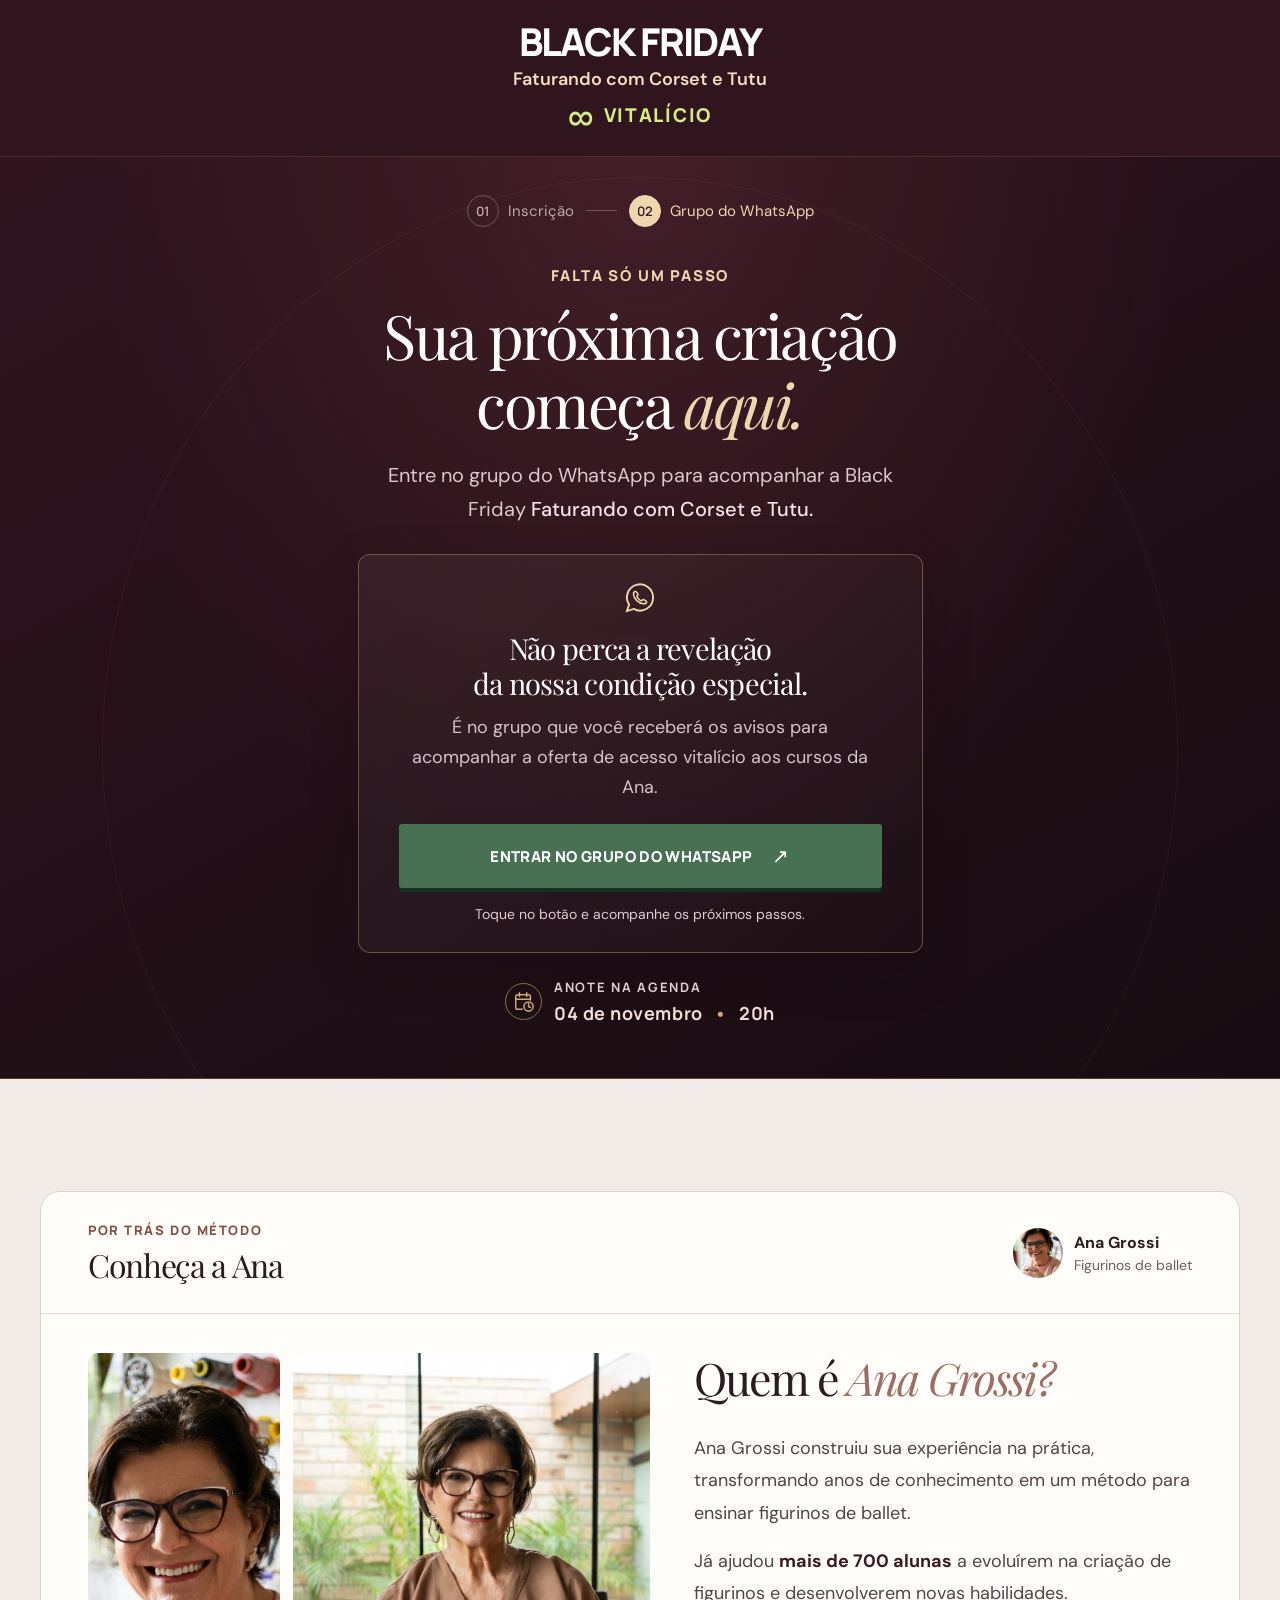
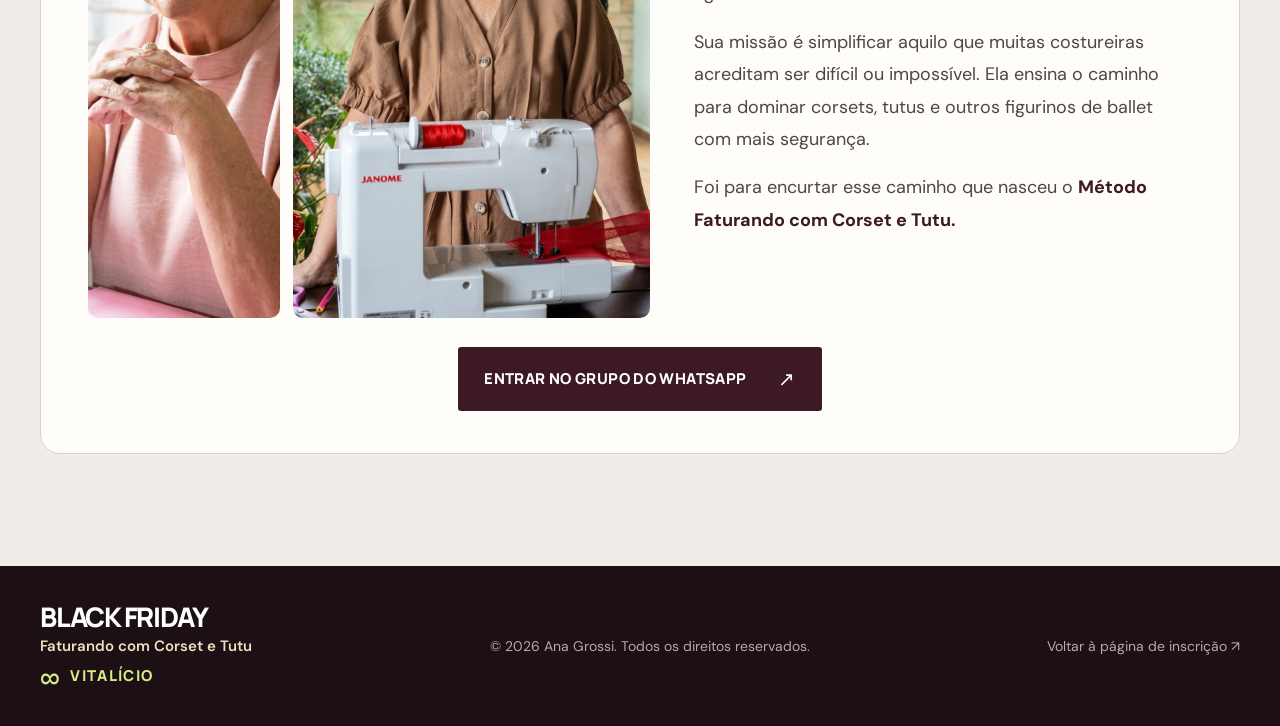
==== commit d79d4211: "Replace event stars with calendar and clock icons" ====
--- a/obrigado.html
+++ b/obrigado.html
@@ -33,7 +33,7 @@
           <button class="button button--whatsapp" data-whatsapp-group>Entrar no grupo do WhatsApp <span aria-hidden="true">↗</span></button>
           <span class="group-card__hint">Toque no botão e acompanhe os próximos passos.</span>
         </div>
-        <div class="thanks-date"><span class="event-icon" aria-hidden="true">✦</span><span>ANOTE NA AGENDA<strong>04 de novembro <span>•</span> 20h</strong></span></div>
+        <div class="thanks-date"><span class="event-icon" aria-hidden="true"><svg width="22" height="22" viewBox="0 0 24 24" fill="none" stroke="currentColor" stroke-width="1.6" stroke-linecap="round" stroke-linejoin="round"><path d="M10 20H5a2 2 0 0 1-2-2V6a2 2 0 0 1 2-2h12a2 2 0 0 1 2 2v4M7 2v4M15 2v4M3 9h16"/><circle cx="17" cy="17" r="5"/><path d="M17 14v3l2 1"/></svg></span><span>ANOTE NA AGENDA<strong>04 de novembro <span>•</span> 20h</strong></span></div>
       </div>
     </section>
     <section class="about section" id="ana">
--- a/styles.css
+++ b/styles.css
@@ -354,3 +354,71 @@
   .price-line--special strong{font-size:24px}
   .campaign-logo__name{font-size:17px}
 }
+
+/* Layout revised in the local Figma file. */
+.event-logo{display:block;max-width:100%;height:auto;object-fit:contain}
+.capture-page .hero,.capture-page .hero__inner{min-height:999px}
+.capture-page .hero__inner{padding-block:124px 208px}
+.capture-page .hero__content{width:641px;max-width:57%;margin:0;padding:0;display:flex;flex-direction:column;gap:31px}
+.hero__identity{display:flex;flex-direction:column;align-items:flex-start;gap:40px}
+.capture-page .hero__event{min-height:51px;margin:0}
+.capture-page .hero__event small{margin-top:7px}
+.capture-page .hero h1.hero__lead{font:400 39px/1.2 Manrope,sans-serif;letter-spacing:0;max-width:none;margin:0;color:#f4ece8}
+.hero__lead strong{display:block;font-weight:700;color:var(--lime)}
+.capture-page .hero__support{width:641px;max-width:100%;padding:3px 0 4px 27px;margin:0;border-left-width:4px;font-size:28.28px;line-height:31.6px}
+.capture-page .hero__support .hero__forever{font-size:36.37px;line-height:47.3px;margin-top:10px}
+.hero__action{width:422px;max-width:100%;text-align:center}
+.capture-page .hero .button{width:100%;min-height:64px;border-radius:81px;padding:18px 25px;gap:12px;font-size:24px;letter-spacing:-.07em;line-height:1.1;box-shadow:0 4px 39.2px #ffffff40}
+.capture-page .hero .button span{font-size:27px;font-weight:800}
+.capture-page .hero__hint{margin:9px 0 0;font-size:15px;line-height:20px;letter-spacing:.03em}
+.section-divider{position:absolute;left:0;width:100%;height:auto;aspect-ratio:1920 / 115;background:var(--paper);mask:url('assets/divisor.svg') center/100% 100% no-repeat;-webkit-mask:url('assets/divisor.svg') center/100% 100% no-repeat;pointer-events:none;z-index:1}
+.section-divider--hero{bottom:-1px}
+.section-divider--offer-top{top:-1px;transform:rotate(180deg)}
+.section-divider--offer-bottom{bottom:-1px;background:#f7f2eb}
+.capture-page .offer{padding-block:115px}
+.capture-page .intro h2,.capture-page .offer h2,.capture-page .library h2,.capture-page .about__copy h3,.capture-page .final-cta h2{font-family:Manrope,sans-serif;font-weight:700;font-style:normal}
+.capture-page .intro h2,.capture-page .library h2,.capture-page .about__copy h3{letter-spacing:-.07em}
+.capture-page .intro h2 em,.capture-page .offer h2 em,.capture-page .library h2 em,.capture-page .about__copy h3 em,.capture-page .final-cta h2 em{font-weight:inherit;font-style:normal}
+.capture-page .intro__grid{grid-template-columns:660px 440px;gap:100px}
+.capture-page .about__grid{grid-template-columns:1fr 1fr}
+.capture-page .about__copy h3{font-size:62px;line-height:1.18}
+.capture-page .final-cta .hero__event{justify-content:center;text-align:left;margin:0 0 40px}
+.capture-page .final-cta .campaign-logo{margin-bottom:31px}
+.capture-page .final-cta__inner{max-width:760px}
+.capture-page .final-cta h2{font-weight:400;max-width:609px;margin-inline:auto}
+.capture-page .footer .event-logo{width:300px}
+@media(max-width:1270px){
+  .capture-page .intro__grid{grid-template-columns:1.2fr .8fr;gap:60px}
+  .capture-page .hero h1.hero__lead{font-size:clamp(28px,3.05vw,39px)}
+  .capture-page .hero__support{font-size:clamp(21px,2.2vw,28.28px);line-height:1.25}
+  .capture-page .hero__inner{padding-top:100px}
+  .capture-page .hero__image{background-position:58% top}
+  .capture-page .about__copy h3{font-size:clamp(38px,4.8vw,62px)}
+}
+@media(max-width:900px){
+  .capture-page .hero,.capture-page .hero__inner{min-height:900px}
+  .capture-page .hero__inner{padding-block:75px 150px}
+  .capture-page .hero__content{max-width:58%;gap:26px}
+  .hero__identity{gap:30px}
+  .capture-page .hero .button{font-size:20px;padding-inline:18px}
+  .capture-page .hero__support .hero__forever{font-size:30px}
+}
+@media(max-width:700px){
+  .capture-page .hero,.capture-page .hero__inner{min-height:0}
+  .capture-page .hero__inner{padding-block:35px 80px}
+  .capture-page .hero__content{width:100%;max-width:none;gap:26px}
+  .hero__identity{gap:25px;min-height:440px;align-items:center}
+  .capture-page .hero__event{align-self:flex-start}
+  .capture-page .hero__image{background-size:auto 420px;background-position:69% 155px}
+  .capture-page .hero__shade{background:linear-gradient(180deg,#1c0b11 140px,rgba(28,11,17,.05) 220px,rgba(28,11,17,.06) 410px,#1c0b11 585px)}
+  .capture-page .hero h1.hero__lead{font-size:28px;line-height:1.3}
+  .capture-page .hero__support{font-size:21px;line-height:1.45;padding-left:18px}
+  .capture-page .hero__support .hero__forever{font-size:30px;line-height:1.3}
+  .capture-page .hero .button{font-size:18px;min-height:64px;padding-inline:16px;letter-spacing:-.04em;gap:10px}
+  .capture-page .hero .button span{font-size:22px}
+  .capture-page .intro__grid{grid-template-columns:1fr;gap:35px}
+  .capture-page .offer{padding-block:80px}
+  .capture-page .about__grid{grid-template-columns:1fr}
+  .capture-page .final-cta .hero__event{align-self:center}
+  .capture-page .about__copy h3{font-size:42px}
+}
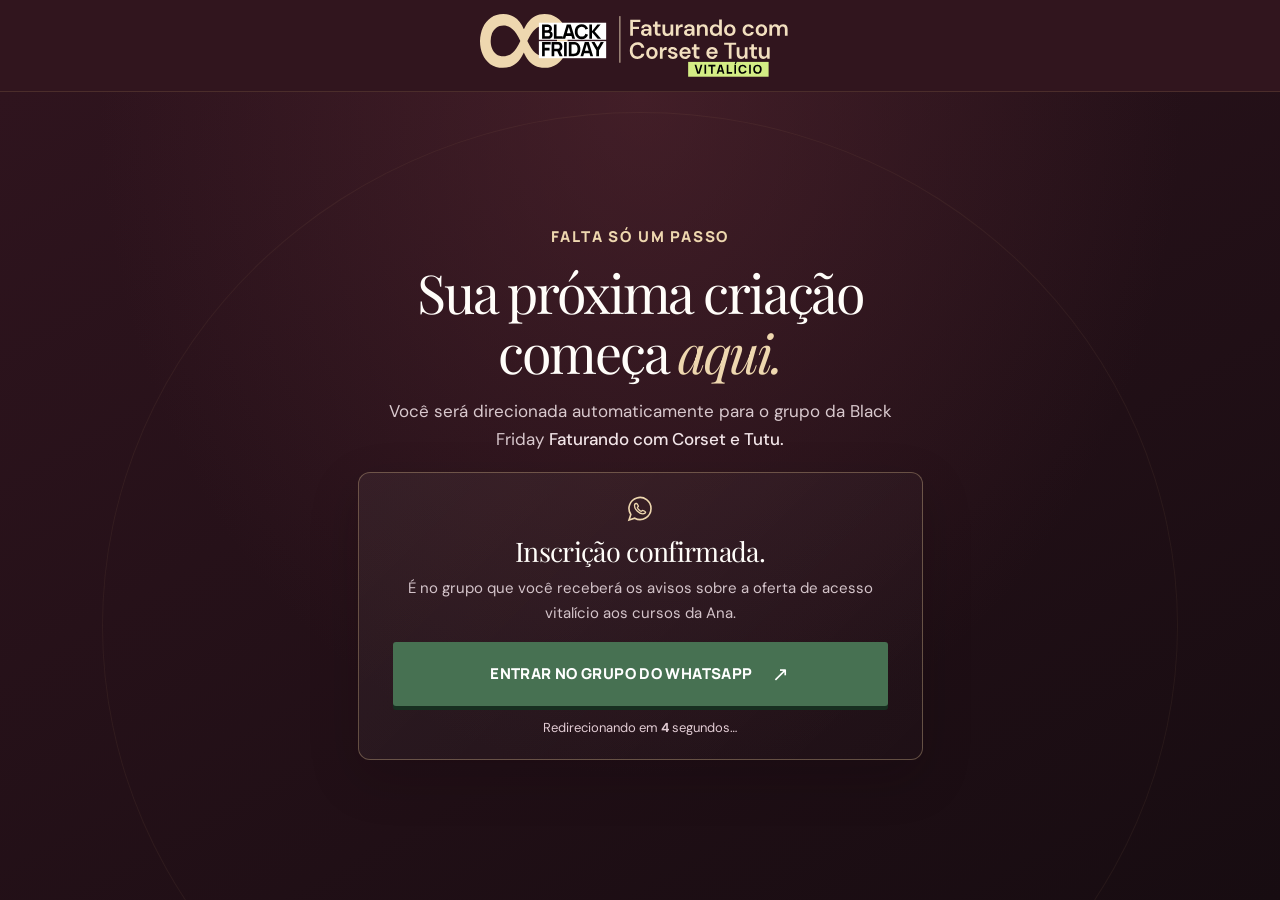
==== commit eaded8c9: "Simplify signup and redirect thank-you page" ====
--- a/obrigado.html
+++ b/obrigado.html
@@ -9,59 +9,28 @@
   <link rel="preconnect" href="https://fonts.googleapis.com">
   <link rel="preconnect" href="https://fonts.gstatic.com" crossorigin>
   <link href="https://fonts.googleapis.com/css2?family=DM+Sans:wght@400;500;600;700&family=Manrope:wght@400;500;600;700;800&family=Playfair+Display:wght@400;500;600;700&display=swap" rel="stylesheet">
-  <link rel="stylesheet" href="styles.css?v=5">
+  <link rel="stylesheet" href="styles.css?v=10">
   <script src="obrigado.js?v=1" defer></script>
 </head>
 <body class="thanks-page">
   <header class="thanks-header" id="inicio">
-    <a href="index.html" aria-label="Black Friday Faturando com Corset e Tutu Vitalício — voltar à inscrição"><div class="campaign-logo"><strong class="campaign-logo__black">BLACK FRIDAY</strong><span class="campaign-logo__name">Faturando com Corset e Tutu</span><span class="campaign-logo__forever"><span aria-hidden="true">∞</span> VITALÍCIO</span></div></a>
+    <a href="index.html" aria-label="Black Friday Faturando com Corset e Tutu Vitalício — voltar à inscrição"><img class="event-logo" src="assets/logo-black-ana.svg?v=2" width="411" height="80" alt="Black Friday Vitalício — Faturando com Corset e Tutu"></a>
   </header>
   <main>
     <section class="thanks-stage" aria-labelledby="thanks-title">
       <div class="shell thanks-stage__inner">
-        <ol class="signup-steps" aria-label="Etapas da inscrição">
-          <li><span aria-hidden="true">01</span> Inscrição</li>
-          <li aria-current="step"><span aria-hidden="true">02</span> Grupo do WhatsApp</li>
-        </ol>
         <p class="eyebrow eyebrow--light">FALTA SÓ UM PASSO</p>
         <h1 id="thanks-title">Sua próxima criação<br>começa <em>aqui.</em></h1>
-        <p class="thanks-stage__lead">Entre no grupo do WhatsApp para acompanhar a Black Friday <strong>Faturando com Corset e Tutu.</strong></p>
+        <p class="thanks-stage__lead">Você será direcionada automaticamente para o grupo da Black Friday <strong>Faturando com Corset e Tutu.</strong></p>
         <div class="group-card">
           <svg class="group-card__icon" viewBox="0 0 32 32" fill="none" aria-hidden="true"><path d="M27 15.5a11 11 0 0 1-16.3 9.7L5 27l1.8-5.5A11 11 0 1 1 27 15.5Z" stroke="currentColor" stroke-width="1.6"/><path d="M12 10.5c-.7 0-1.5 1.1-1.5 2.3 0 3.7 4.9 8.1 8.3 8.1 1.4 0 2.8-.8 2.8-1.8 0-.4-2.6-1.8-3-1.8s-.9 1-1.4 1c-1.1 0-3.8-2.7-3.8-3.7 0-.5 1-1 1-1.4s-1.5-2.7-1.9-2.7H12Z" stroke="currentColor" stroke-width="1.3" stroke-linejoin="round"/></svg>
-          <h2>Não perca a revelação<br>da nossa condição especial.</h2>
-          <p>É no grupo que você receberá os avisos para acompanhar a oferta de acesso vitalício aos cursos da Ana.</p>
+          <h2>Inscrição confirmada.</h2>
+          <p>É no grupo que você receberá os avisos sobre a oferta de acesso vitalício aos cursos da Ana.</p>
           <button class="button button--whatsapp" data-whatsapp-group>Entrar no grupo do WhatsApp <span aria-hidden="true">↗</span></button>
-          <span class="group-card__hint">Toque no botão e acompanhe os próximos passos.</span>
+          <span class="group-card__hint" aria-live="polite">Redirecionando em <strong data-redirect-countdown>5</strong> segundos…</span>
         </div>
-        <div class="thanks-date"><span class="event-icon" aria-hidden="true"><svg width="22" height="22" viewBox="0 0 24 24" fill="none" stroke="currentColor" stroke-width="1.6" stroke-linecap="round" stroke-linejoin="round"><path d="M10 20H5a2 2 0 0 1-2-2V6a2 2 0 0 1 2-2h12a2 2 0 0 1 2 2v4M7 2v4M15 2v4M3 9h16"/><circle cx="17" cy="17" r="5"/><path d="M17 14v3l2 1"/></svg></span><span>ANOTE NA AGENDA<strong>04 de novembro <span>•</span> 20h</strong></span></div>
       </div>
     </section>
-    <section class="about section" id="ana">
-      <div class="shell about__panel">
-        <div class="about__header">
-          <div><p class="eyebrow">POR TRÁS DO MÉTODO</p><h2>Conheça a Ana</h2></div>
-          <div class="about__identity"><img src="assets/ana-retrato.jpg" alt="" loading="lazy"><span><strong>Ana Grossi</strong><small>Figurinos de ballet</small></span></div>
-        </div>
-        <div class="about__grid">
-          <div class="about__photos">
-            <img class="about__photo about__photo--portrait" src="assets/ana-retrato.jpg" alt="Retrato de Ana Grossi em seu ateliê" loading="lazy">
-            <img class="about__photo about__photo--work" src="assets/ana-costura.jpg" alt="Ana Grossi em sua máquina de costura" loading="lazy">
-          </div>
-          <div class="about__copy"><h3>Quem é <em>Ana Grossi?</em></h3><p>Ana Grossi construiu sua experiência na prática, transformando anos de conhecimento em um método para ensinar figurinos de ballet.</p><p>Já ajudou <strong>mais de 700 alunas</strong> a evoluírem na criação de figurinos e desenvolverem novas habilidades.</p><p>Sua missão é simplificar aquilo que muitas costureiras acreditam ser difícil ou impossível. Ela ensina o caminho para dominar corsets, tutus e outros figurinos de ballet com mais segurança.</p><p>Foi para encurtar esse caminho que nasceu o <strong>Método Faturando com Corset e Tutu.</strong></p></div>
-        </div>
-        <div class="about__footer"><button class="button button--wine" data-whatsapp-group>Entrar no grupo do WhatsApp <span aria-hidden="true">↗</span></button></div>
-      </div>
-    </section>
-
   </main>
-
-  <footer class="footer"><div class="shell footer__inner"><div class="campaign-logo campaign-logo--footer"><strong class="campaign-logo__black">BLACK FRIDAY</strong><span class="campaign-logo__name">Faturando com Corset e Tutu</span><span class="campaign-logo__forever"><span aria-hidden="true">∞</span> VITALÍCIO</span></div><span>© 2026 Ana Grossi. Todos os direitos reservados.</span><a href="index.html">Voltar à página de inscrição ↗</a></div></footer>
-
-  <dialog class="group-dialog" id="group-dialog" aria-labelledby="group-dialog-title">
-    <p class="eyebrow">BLACK FRIDAY ANA GROSSI</p>
-    <h2 id="group-dialog-title">Nosso grupo<br><em>abre em breve.</em></h2>
-    <p>O acesso ao grupo será liberado em breve. Volte a esta página para acompanhar.</p>
-    <form method="dialog"><button class="button button--wine">Entendi <span aria-hidden="true">✓</span></button></form>
-  </dialog>
 </body>
 </html>
--- a/styles.css
+++ b/styles.css
@@ -64,7 +64,6 @@
 .intro__stat strong span{font-size:38px;vertical-align:top;line-height:1.5}
 .intro__stat>span{font-size:13px;line-height:1.5;max-width:200px;text-transform:uppercase;letter-spacing:.05em;font-weight:700}
 .offer{background:radial-gradient(circle at 0 100%,#5c2938,transparent 35%),var(--wine-deep);color:#fff;position:relative;overflow:hidden}
-.offer::before{content:'✦';font-size:370px;position:absolute;left:-110px;top:-200px;color:#fff;opacity:.025}
 .offer__grid{display:grid;grid-template-columns:1fr .9fr;gap:100px;align-items:center;position:relative}
 .offer h2{font-size:clamp(42px,4.2vw,63px);margin-bottom:24px}
 .offer h2 em{color:var(--gold-light)}
@@ -188,6 +187,40 @@
   .group-card .button{font-size:11px;gap:12px;padding-inline:15px}
   .thanks-stage::before{inset:15px -45% -150px}
 }
+
+/* Página de obrigado em uma única dobra. */
+.thanks-page{min-height:100dvh;overflow:hidden}
+.thanks-page .thanks-header{height:92px;min-height:92px;padding:16px}
+.thanks-page .thanks-header .event-logo{display:block;width:min(320px,78vw);height:auto}
+.thanks-page main{min-height:calc(100dvh - 92px)}
+.thanks-page .thanks-stage{min-height:calc(100dvh - 92px);display:grid;align-items:center;border-bottom:0}
+.thanks-page .thanks-stage__inner{width:min(100% - 40px,760px);padding-block:24px 30px}
+.thanks-page .signup-steps{margin-bottom:24px}
+.thanks-page .thanks-stage h1{font-size:clamp(38px,4.2vw,60px);margin-bottom:14px}
+.thanks-page .thanks-stage__lead{margin-bottom:18px;font-size:17px}
+.thanks-page .group-card{padding:20px 34px 22px}
+.thanks-page .group-card__icon{width:32px;height:32px;margin-bottom:5px}
+.thanks-page .group-card h2{font-size:27px;margin-bottom:8px}
+.thanks-page .group-card>p{font-size:15px;margin-bottom:16px}
+.thanks-page .group-card__hint{font-size:13px;margin-top:12px}
+.thanks-page .thanks-date{margin-top:18px}
+@media(max-width:700px){
+  .thanks-page{overflow:auto}
+  .thanks-page .thanks-header{height:78px;min-height:78px;padding:12px}
+  .thanks-page main,.thanks-page .thanks-stage{min-height:calc(100dvh - 78px)}
+  .thanks-page .thanks-stage__inner{width:min(100% - 28px,760px);padding-block:18px 22px}
+  .thanks-page .signup-steps{margin-bottom:18px}
+  .thanks-page .thanks-stage .eyebrow{font-size:11px;margin-bottom:8px}
+  .thanks-page .thanks-stage h1{font-size:clamp(34px,10vw,46px);line-height:1.06;margin-bottom:10px}
+  .thanks-page .thanks-stage__lead{font-size:14px;line-height:1.45;margin-bottom:12px}
+  .thanks-page .group-card{padding:16px 18px 17px}
+  .thanks-page .group-card__icon{width:28px;height:28px}
+  .thanks-page .group-card h2{font-size:23px}
+  .thanks-page .group-card>p{font-size:13px;line-height:1.45;margin-bottom:12px}
+  .thanks-page .group-card .button{min-height:52px}
+  .thanks-page .group-card__hint{font-size:12px;margin-top:9px}
+  .thanks-page .thanks-date{margin-top:12px}
+}
 @media(max-width:1000px){.offer__grid{gap:50px}.about__grid{gap:28px;padding:32px}.about__header{padding-inline:32px}.about__photos,.about__photo{min-height:520px;height:520px}.about__copy>p:not(.eyebrow){font-size:14px}.course-grid{grid-template-columns:repeat(2,1fr)}.course-card{min-height:290px}.intro__grid{gap:45px}}
 @media(max-width:700px){.shell{width:min(100% - 38px,1200px)}.section{padding:75px 0}.announcement__inner{min-height:70px;gap:9px;flex-direction:column;padding:8px 0}.announcement__label{font-size:9px}.countdown__item strong{font-size:17px}.countdown__item small{font-size:8px}.countdown__colon{font-size:14px}.hero__inner{padding-top:25px}.hero__edition{font-size:11px}.hero h1{font-size:clamp(48px,11vw,67px)}.hero__lifetime{font-size:9px;margin-left:5px}.hero__lead{font-size:15px}.hero__support{font-size:13px}.hero__side-note{display:none}.hero .button{width:100%;gap:15px}.intro__grid,.offer__grid{grid-template-columns:1fr;gap:36px}.intro__body>p{font-size:17px}.intro__stat strong{font-size:65px}.offer-card{padding:32px 25px;box-shadow:12px 12px 0 rgba(181,134,101,.17)}.offer-card h3{font-size:33px}.library__head{display:block;margin-bottom:30px}.library__head>p{margin-top:20px;font-size:14px}.course-grid{grid-template-columns:1fr 1fr;gap:10px}.course-card{padding:19px;min-height:300px}.course-card h3{font-size:19px}.library__cta{display:block}.library__cta p{margin-bottom:20px}.library__cta .button{width:100%;gap:10px}.footer__inner{padding:26px 0;flex-direction:column;text-align:center;gap:20px}.final-cta .button{width:100%;gap:10px}.modal__panel{padding:36px 25px 25px}.modal__panel h2{font-size:34px}}
 @media(max-width:480px){.course-grid{grid-template-columns:1fr}.course-card{min-height:0}.course-card__icon{margin:10px 0}.course-card h3{font-size:22px}.course-card__price{margin-top:15px}.hero h1{font-size:clamp(45px,11vw,54px)}.hero__lifetime{display:table;margin:14px 0 0}.price-line{font-size:11px}.brand__name{font-size:13px}.brand__name small{font-size:6px}.brand__mark{width:34px;height:34px}}
@@ -359,16 +392,19 @@
 .event-logo{display:block;max-width:100%;height:auto;object-fit:contain}
 .capture-page .hero,.capture-page .hero__inner{min-height:999px}
 .capture-page .hero__inner{padding-block:124px 208px}
-.capture-page .hero__content{width:641px;max-width:57%;margin:0;padding:0;display:flex;flex-direction:column;gap:31px}
-.hero__identity{display:flex;flex-direction:column;align-items:flex-start;gap:40px}
+.capture-page .hero__content{width:641px;max-width:57%;margin:0;padding:0;display:flex;flex-direction:column;align-items:flex-start;gap:0}
+.capture-page .hero__logo{width:411px;margin:0 0 38px}
 .capture-page .hero__event{min-height:51px;margin:0}
 .capture-page .hero__event small{margin-top:7px}
-.capture-page .hero h1.hero__lead{font:400 39px/1.2 Manrope,sans-serif;letter-spacing:0;max-width:none;margin:0;color:#f4ece8}
-.hero__lead strong{display:block;font-weight:700;color:var(--lime)}
-.capture-page .hero__support{width:641px;max-width:100%;padding:3px 0 4px 27px;margin:0;border-left-width:4px;font-size:28.28px;line-height:31.6px}
+.capture-page .hero h1.hero__title{font:500 clamp(54px,4.05vw,65px)/1.15 Manrope,sans-serif;letter-spacing:-.055em;text-transform:uppercase;max-width:620px;margin:0 0 21px;color:var(--lime)}
+.capture-page .hero__lead{font:400 27px/1.25 Manrope,sans-serif;letter-spacing:-.025em;max-width:615px;margin:0 0 27px;color:#f4ece8}
+.hero__lead strong{display:inline;font-weight:700;color:#f4ece8}
+.capture-page .hero__support{width:641px;max-width:100%;padding:3px 0 4px 27px;margin:0 0 27px;border-left-width:4px;font-size:28.28px;line-height:31.6px}
 .capture-page .hero__support .hero__forever{font-size:36.37px;line-height:47.3px;margin-top:10px}
+.capture-page .hero__event{margin-bottom:28px}
 .hero__action{width:422px;max-width:100%;text-align:center}
 .capture-page .hero .button{width:100%;min-height:64px;border-radius:81px;padding:18px 25px;gap:12px;font-size:24px;letter-spacing:-.07em;line-height:1.1;box-shadow:0 4px 39.2px #ffffff40}
+.capture-page .hero .button--gold{background:var(--lime)}
 .capture-page .hero .button span{font-size:27px;font-weight:800}
 .capture-page .hero__hint{margin:9px 0 0;font-size:15px;line-height:20px;letter-spacing:.03em}
 .section-divider{position:absolute;left:0;width:100%;height:auto;aspect-ratio:1920 / 115;background:var(--paper);mask:url('assets/divisor.svg') center/100% 100% no-repeat;-webkit-mask:url('assets/divisor.svg') center/100% 100% no-repeat;pointer-events:none;z-index:1}
@@ -389,7 +425,8 @@
 .capture-page .footer .event-logo{width:300px}
 @media(max-width:1270px){
   .capture-page .intro__grid{grid-template-columns:1.2fr .8fr;gap:60px}
-  .capture-page .hero h1.hero__lead{font-size:clamp(28px,3.05vw,39px)}
+  .capture-page .hero h1.hero__title{font-size:clamp(48px,5.1vw,65px)}
+  .capture-page .hero__lead{font-size:clamp(22px,2.15vw,27px)}
   .capture-page .hero__support{font-size:clamp(21px,2.2vw,28.28px);line-height:1.25}
   .capture-page .hero__inner{padding-top:100px}
   .capture-page .hero__image{background-position:58% top}
@@ -398,20 +435,24 @@
 @media(max-width:900px){
   .capture-page .hero,.capture-page .hero__inner{min-height:900px}
   .capture-page .hero__inner{padding-block:75px 150px}
-  .capture-page .hero__content{max-width:58%;gap:26px}
-  .hero__identity{gap:30px}
+  .capture-page .hero__content{max-width:58%}
+  .capture-page .hero__logo{width:min(411px,100%);margin-bottom:34px}
+  .capture-page .hero h1.hero__title{margin-bottom:24px}
   .capture-page .hero .button{font-size:20px;padding-inline:18px}
   .capture-page .hero__support .hero__forever{font-size:30px}
 }
 @media(max-width:700px){
   .capture-page .hero,.capture-page .hero__inner{min-height:0}
-  .capture-page .hero__inner{padding-block:35px 80px}
-  .capture-page .hero__content{width:100%;max-width:none;gap:26px}
-  .hero__identity{gap:25px;min-height:440px;align-items:center}
-  .capture-page .hero__event{align-self:flex-start}
-  .capture-page .hero__image{background-size:auto 420px;background-position:69% 155px}
-  .capture-page .hero__shade{background:linear-gradient(180deg,#1c0b11 140px,rgba(28,11,17,.05) 220px,rgba(28,11,17,.06) 410px,#1c0b11 585px)}
-  .capture-page .hero h1.hero__lead{font-size:28px;line-height:1.3}
+  .capture-page .hero{display:flex;flex-direction:column;background:#1c0b11}
+  .capture-page .hero__inner{padding-block:35px 24px;order:0}
+  .capture-page .hero__content{width:100%;max-width:none;align-items:stretch}
+  .capture-page .hero__logo{align-self:center;width:min(411px,100%);margin-bottom:32px}
+  .capture-page .hero__event{align-self:flex-start;margin-bottom:25px}
+  .capture-page .hero__image{position:relative;inset:auto;order:1;flex:none;width:100%;height:420px;background-size:auto 420px;background-position:69% center}
+  .capture-page .hero__image::after{content:"";position:absolute;inset:0;background:linear-gradient(180deg,#1c0b11,transparent 22%,transparent 80%,#1c0b11)}
+  .capture-page .hero__shade{display:none}
+  .capture-page .hero h1.hero__title{font-size:42px;line-height:1.1;letter-spacing:-.05em;margin-bottom:24px}
+  .capture-page .hero__lead{font-size:21px;line-height:1.45;margin-bottom:24px}
   .capture-page .hero__support{font-size:21px;line-height:1.45;padding-left:18px}
   .capture-page .hero__support .hero__forever{font-size:30px;line-height:1.3}
   .capture-page .hero .button{font-size:18px;min-height:64px;padding-inline:16px;letter-spacing:-.04em;gap:10px}
